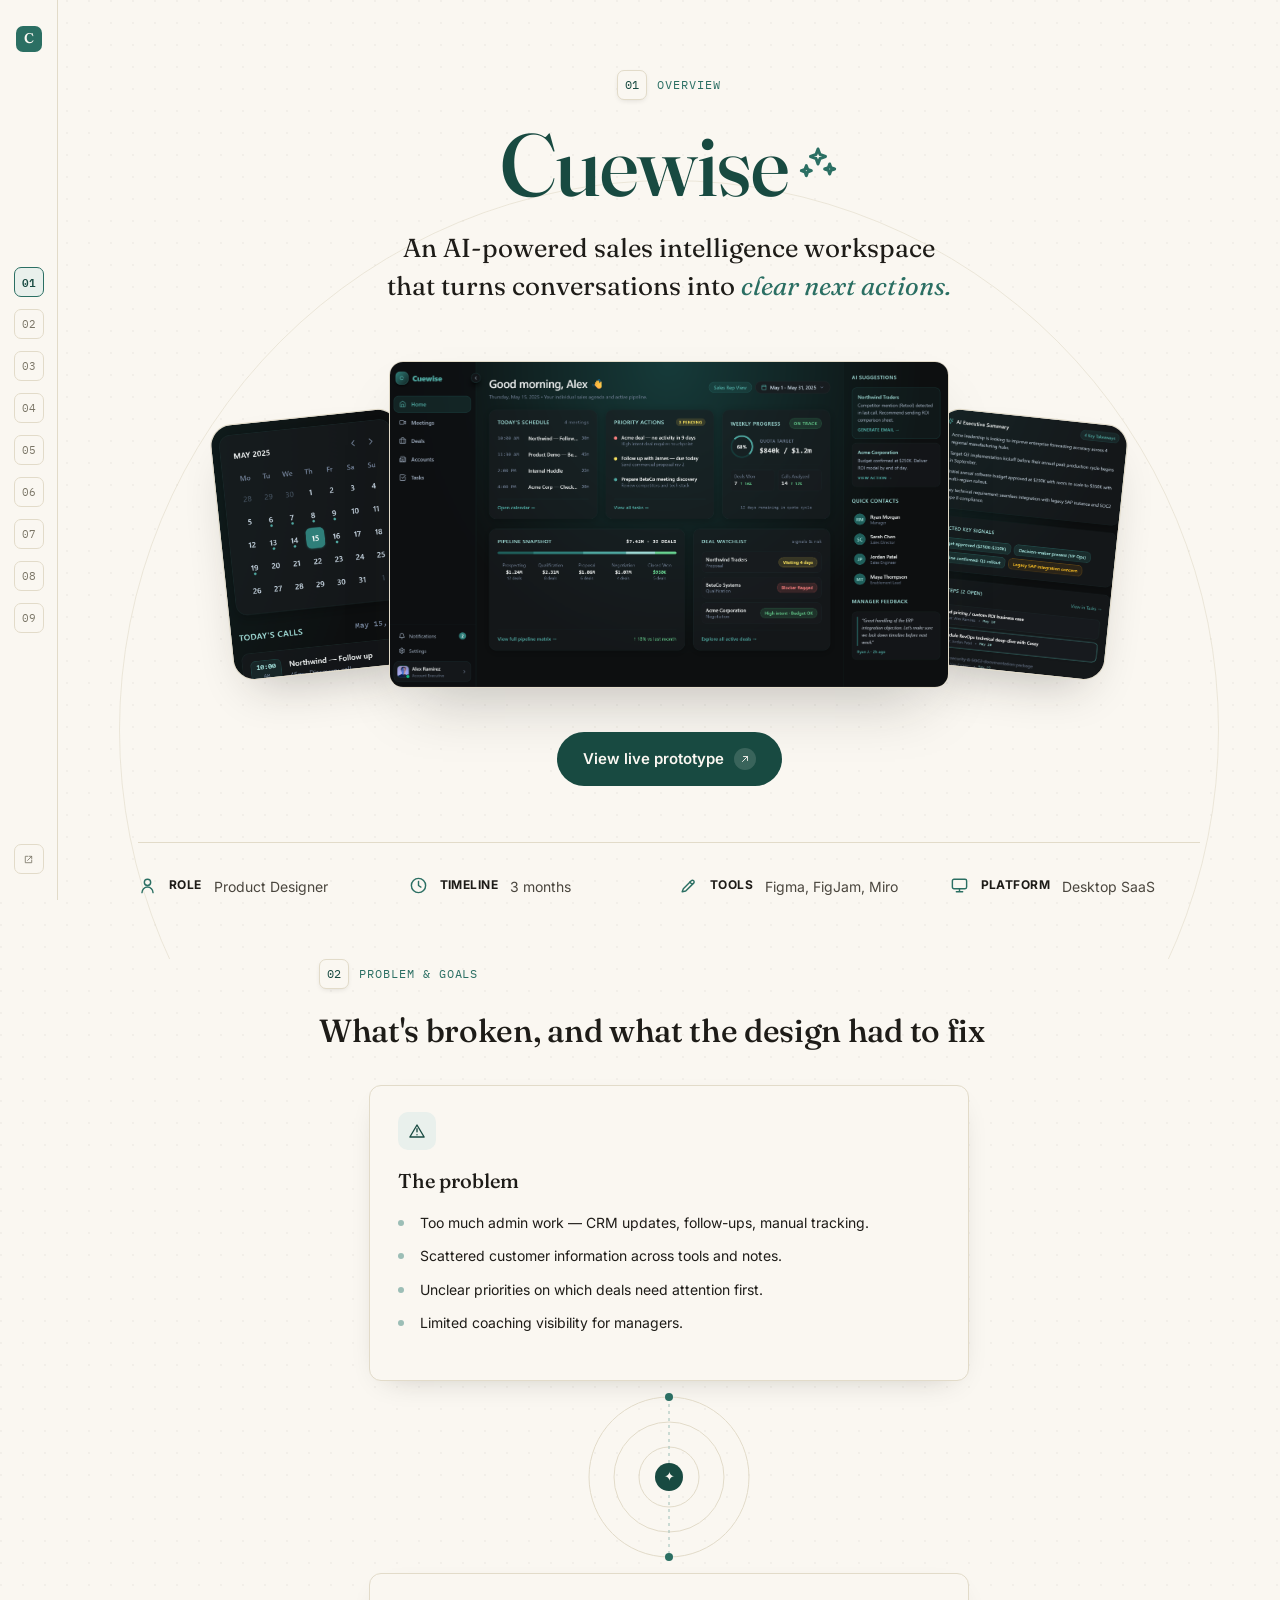
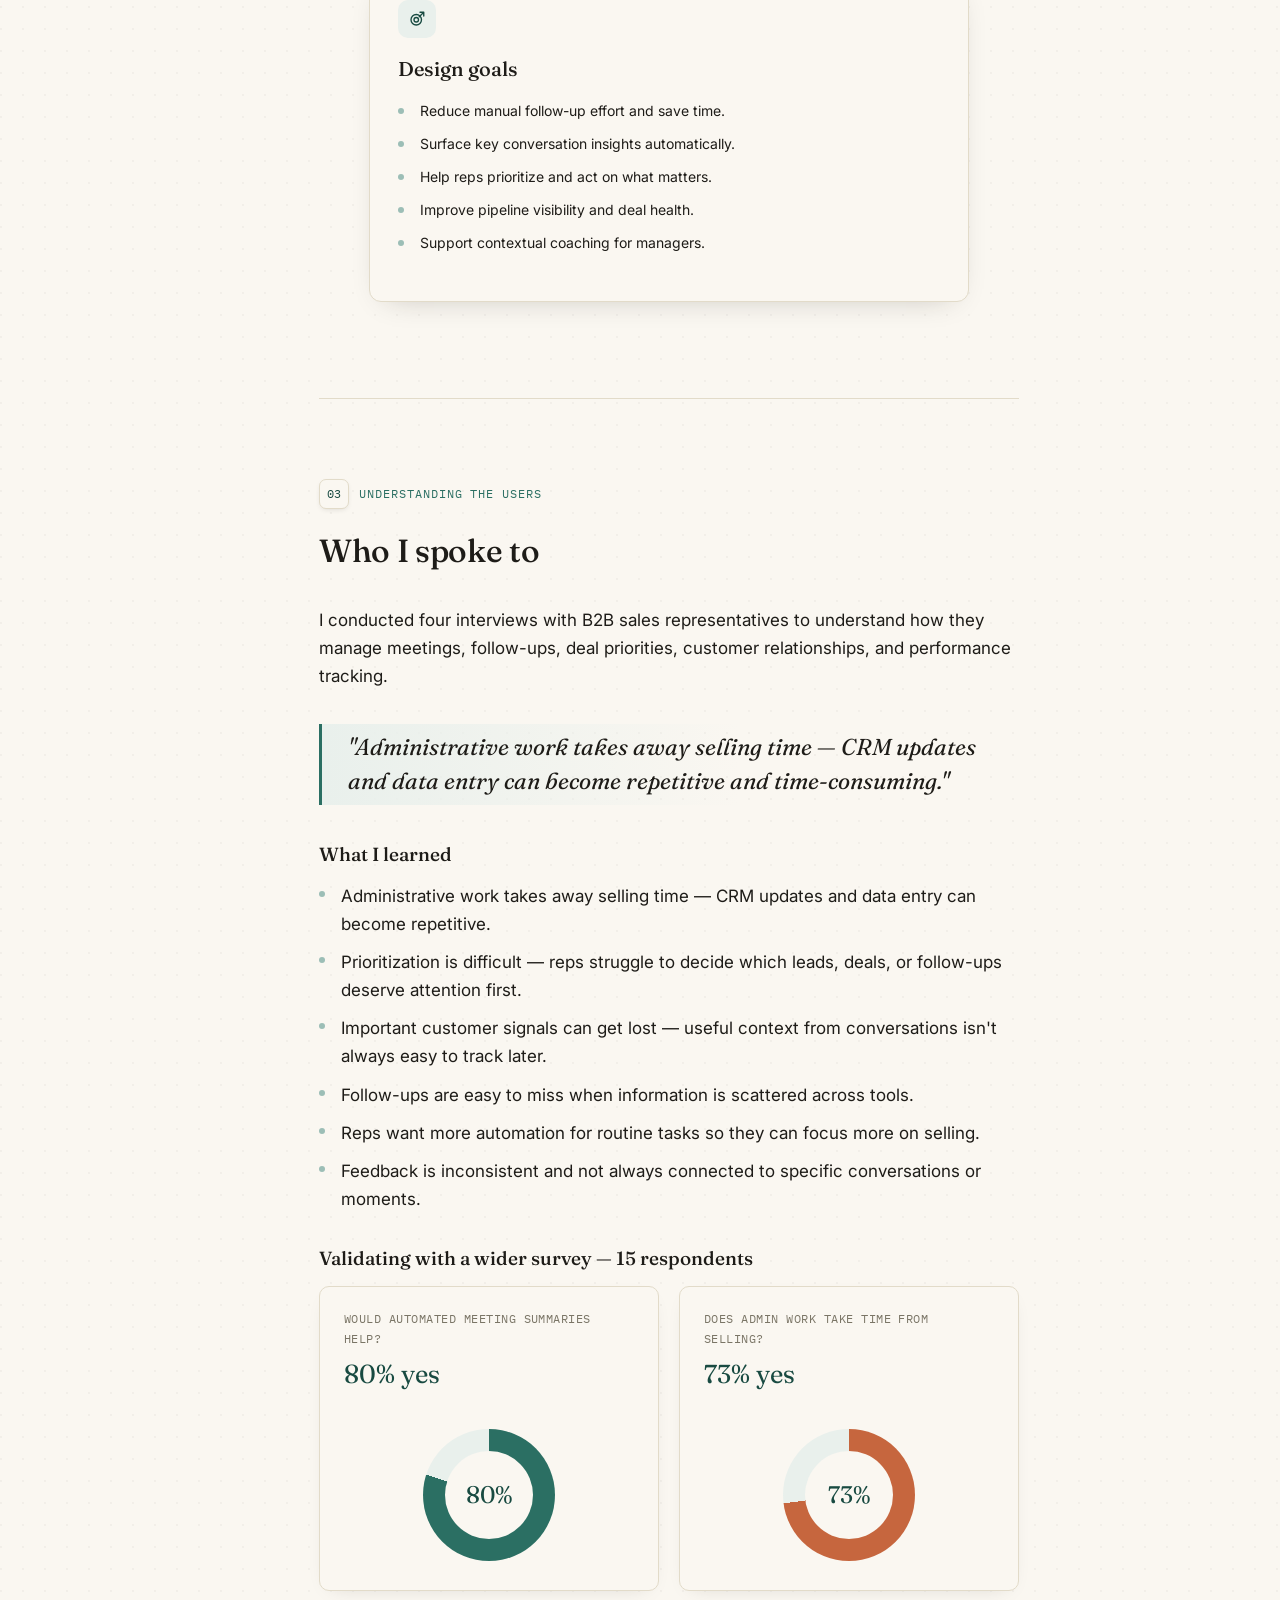
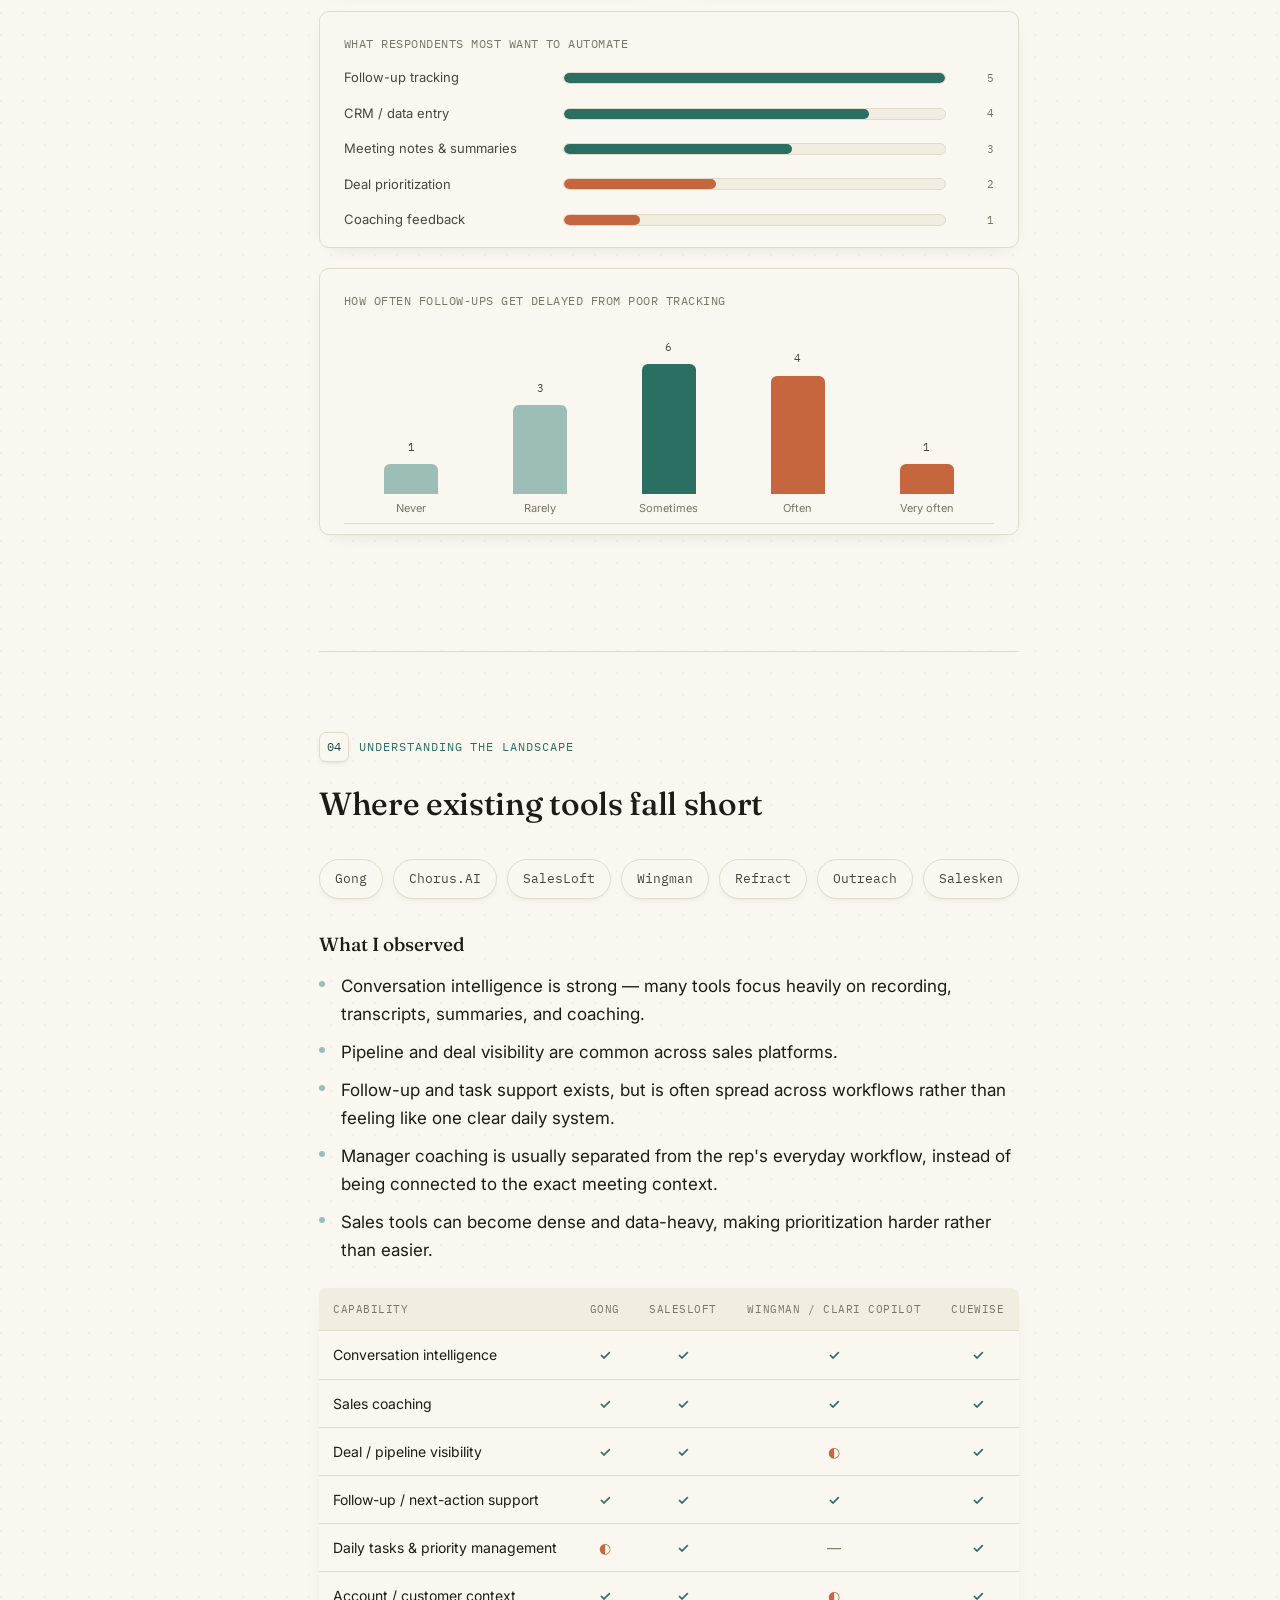
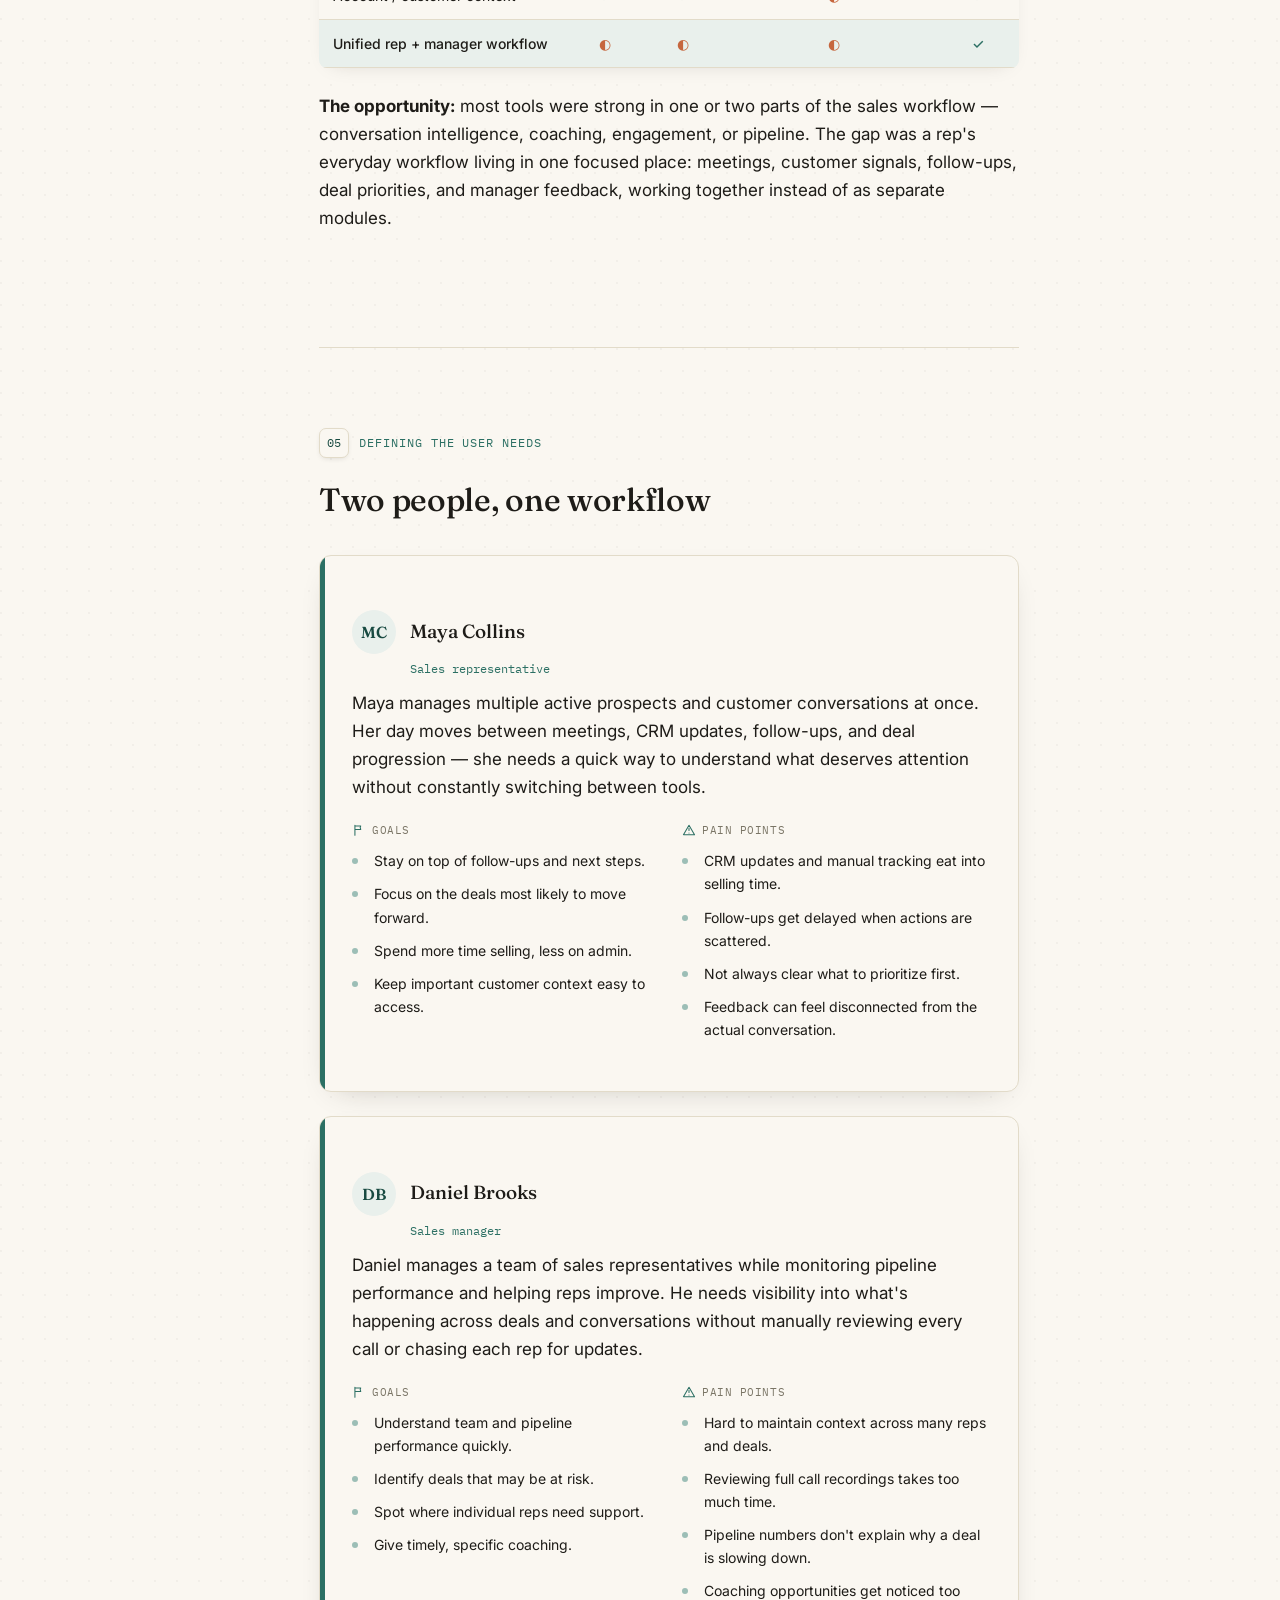
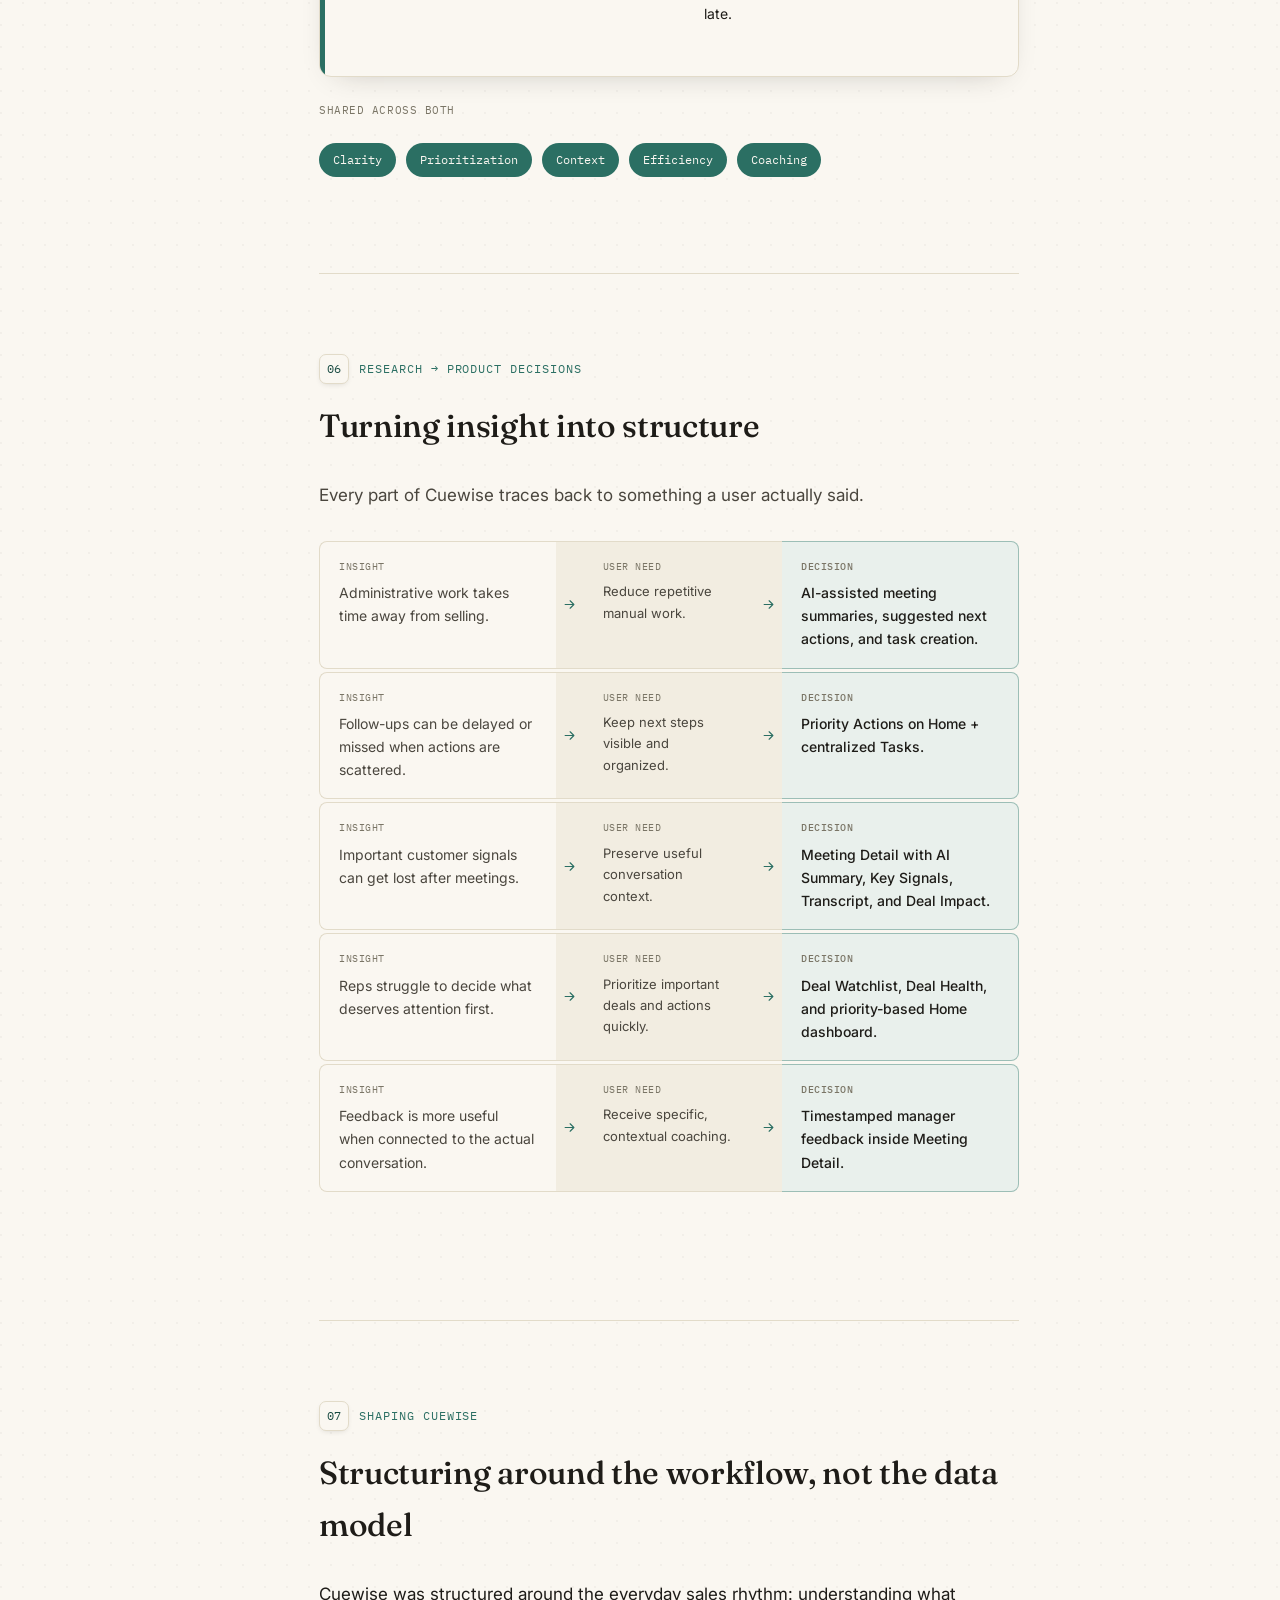
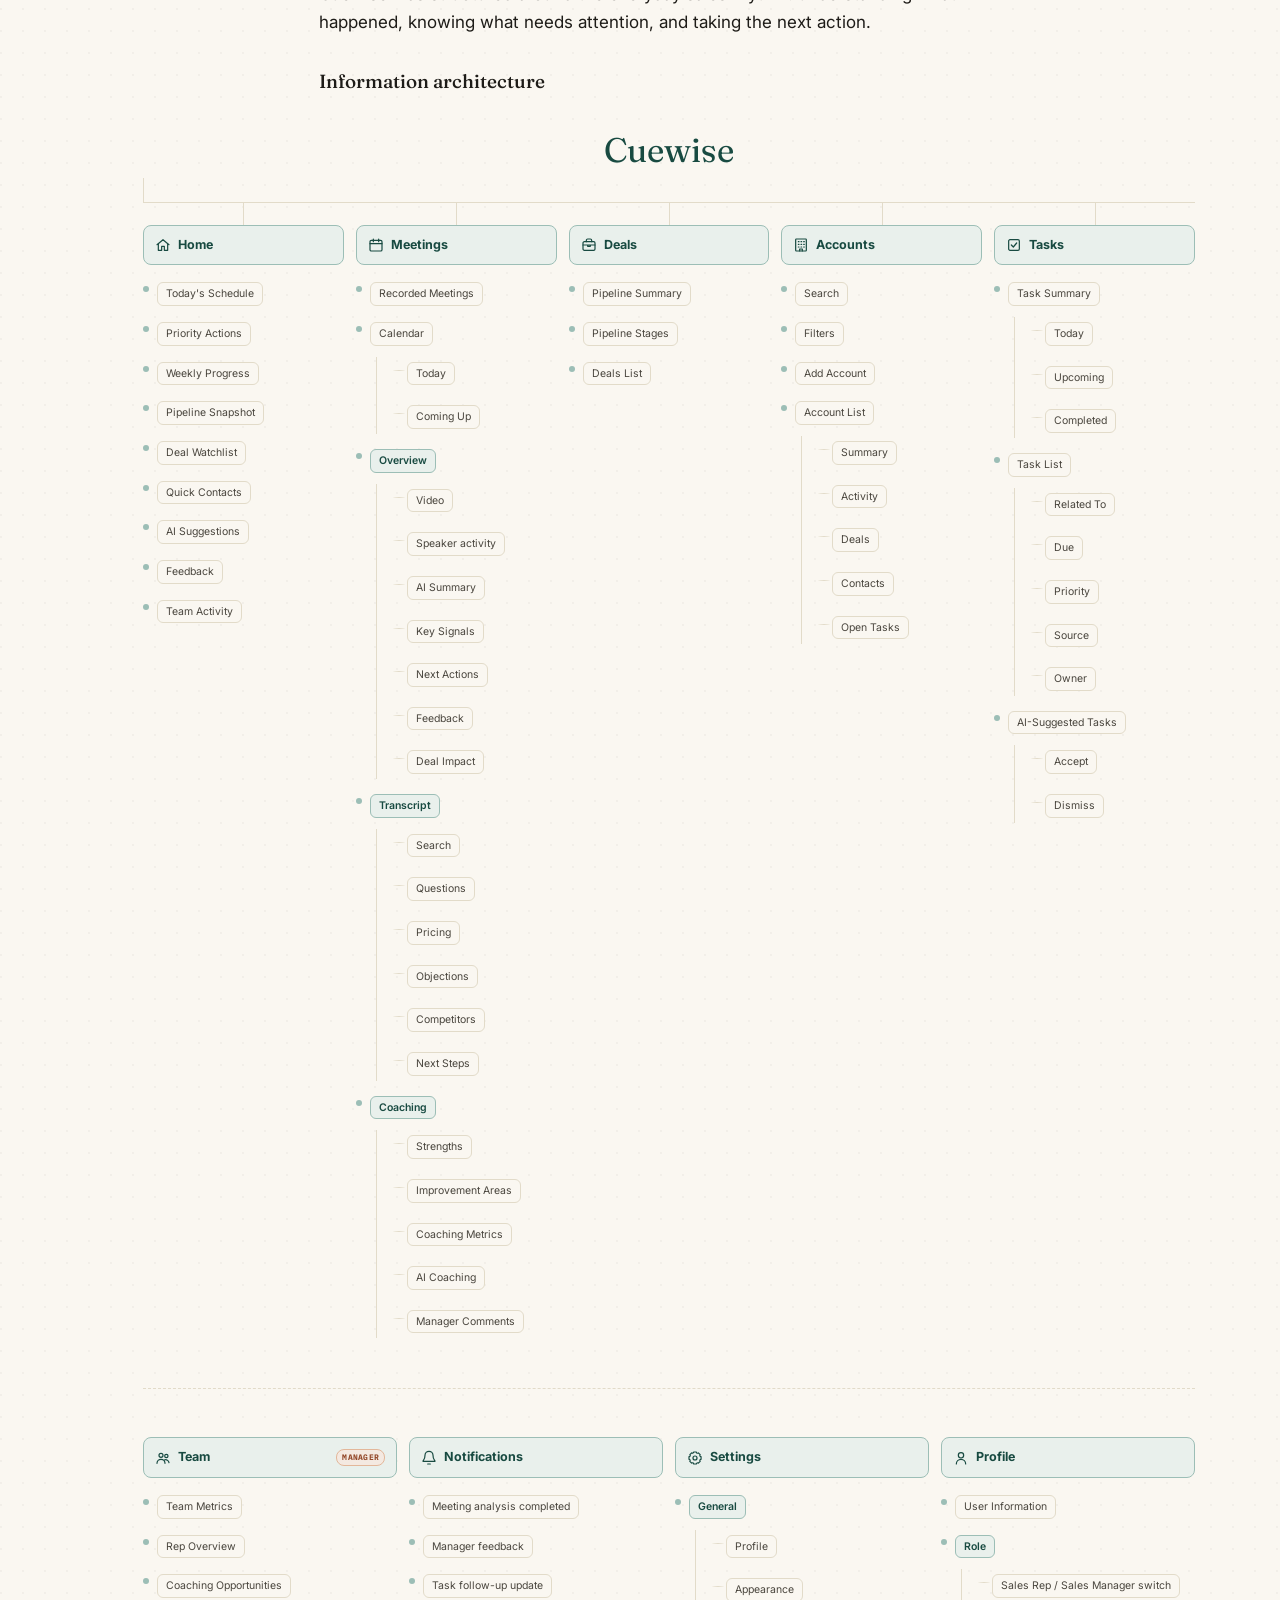
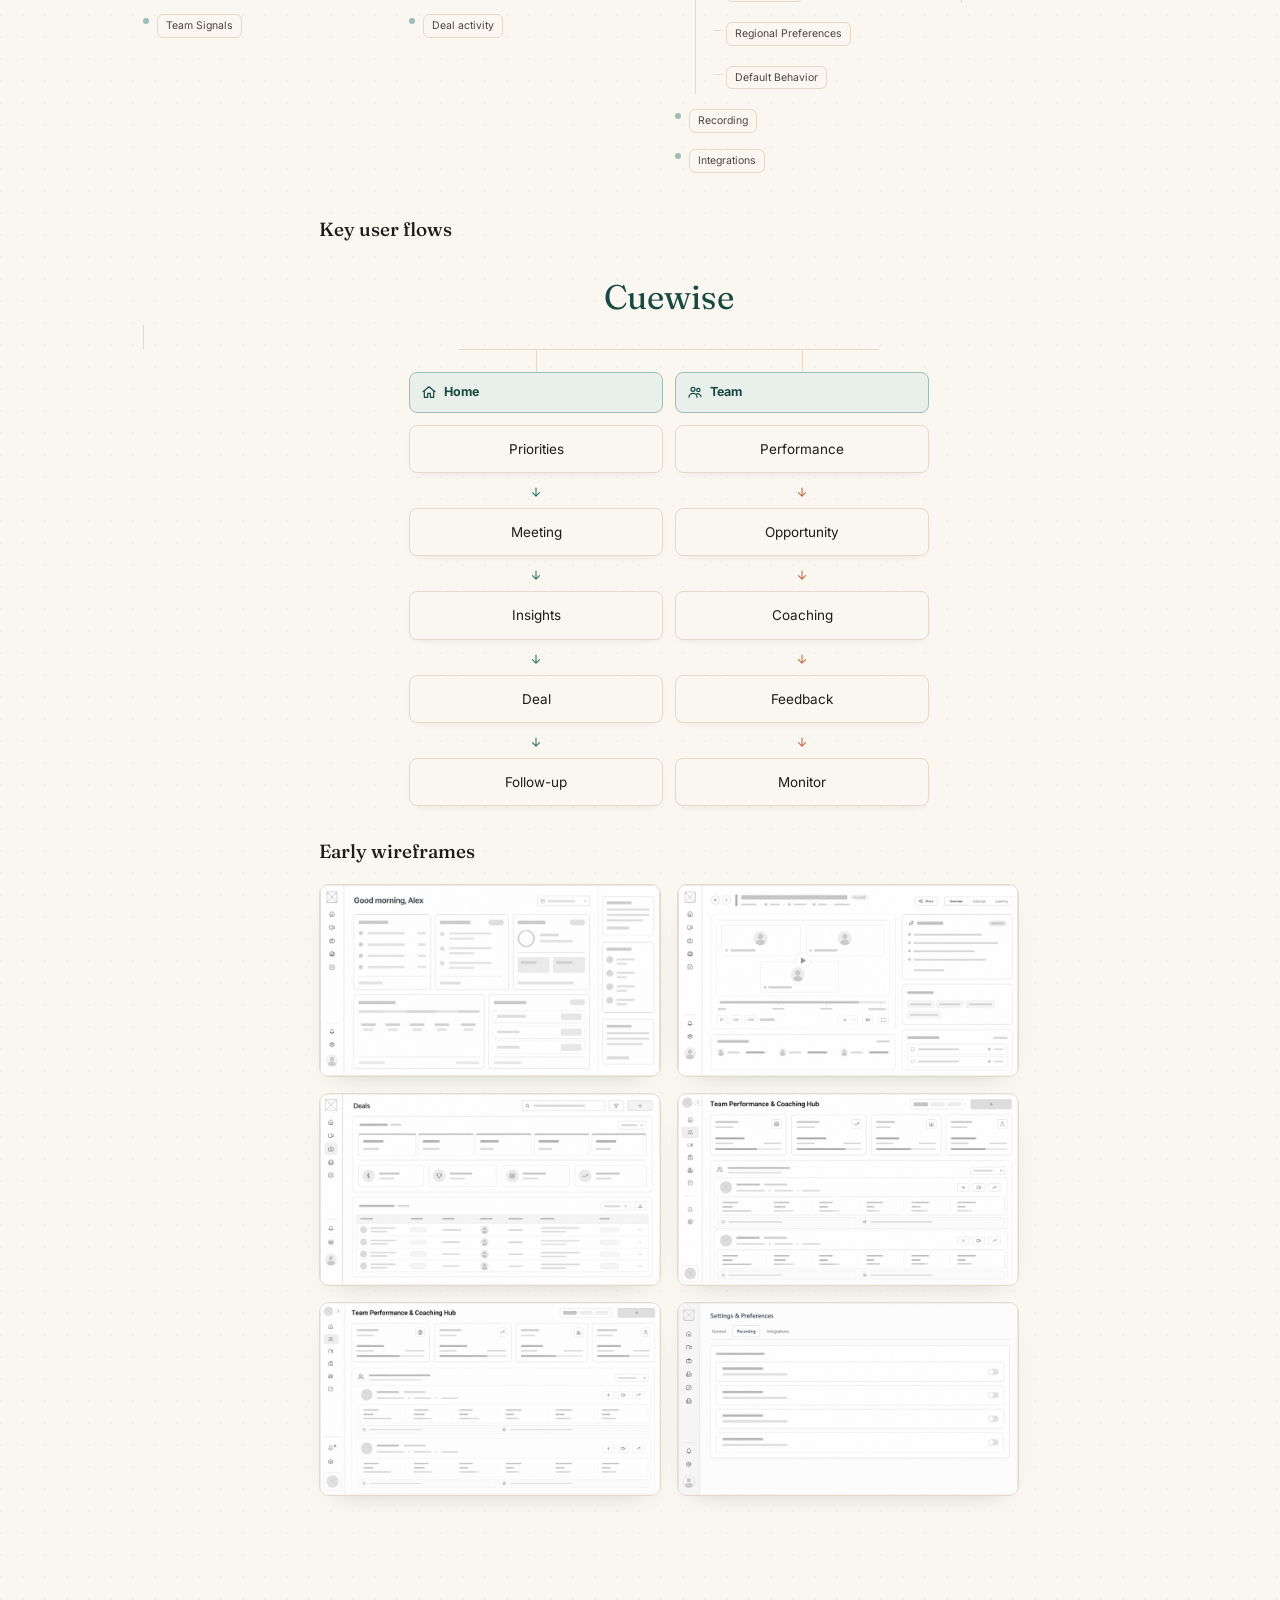
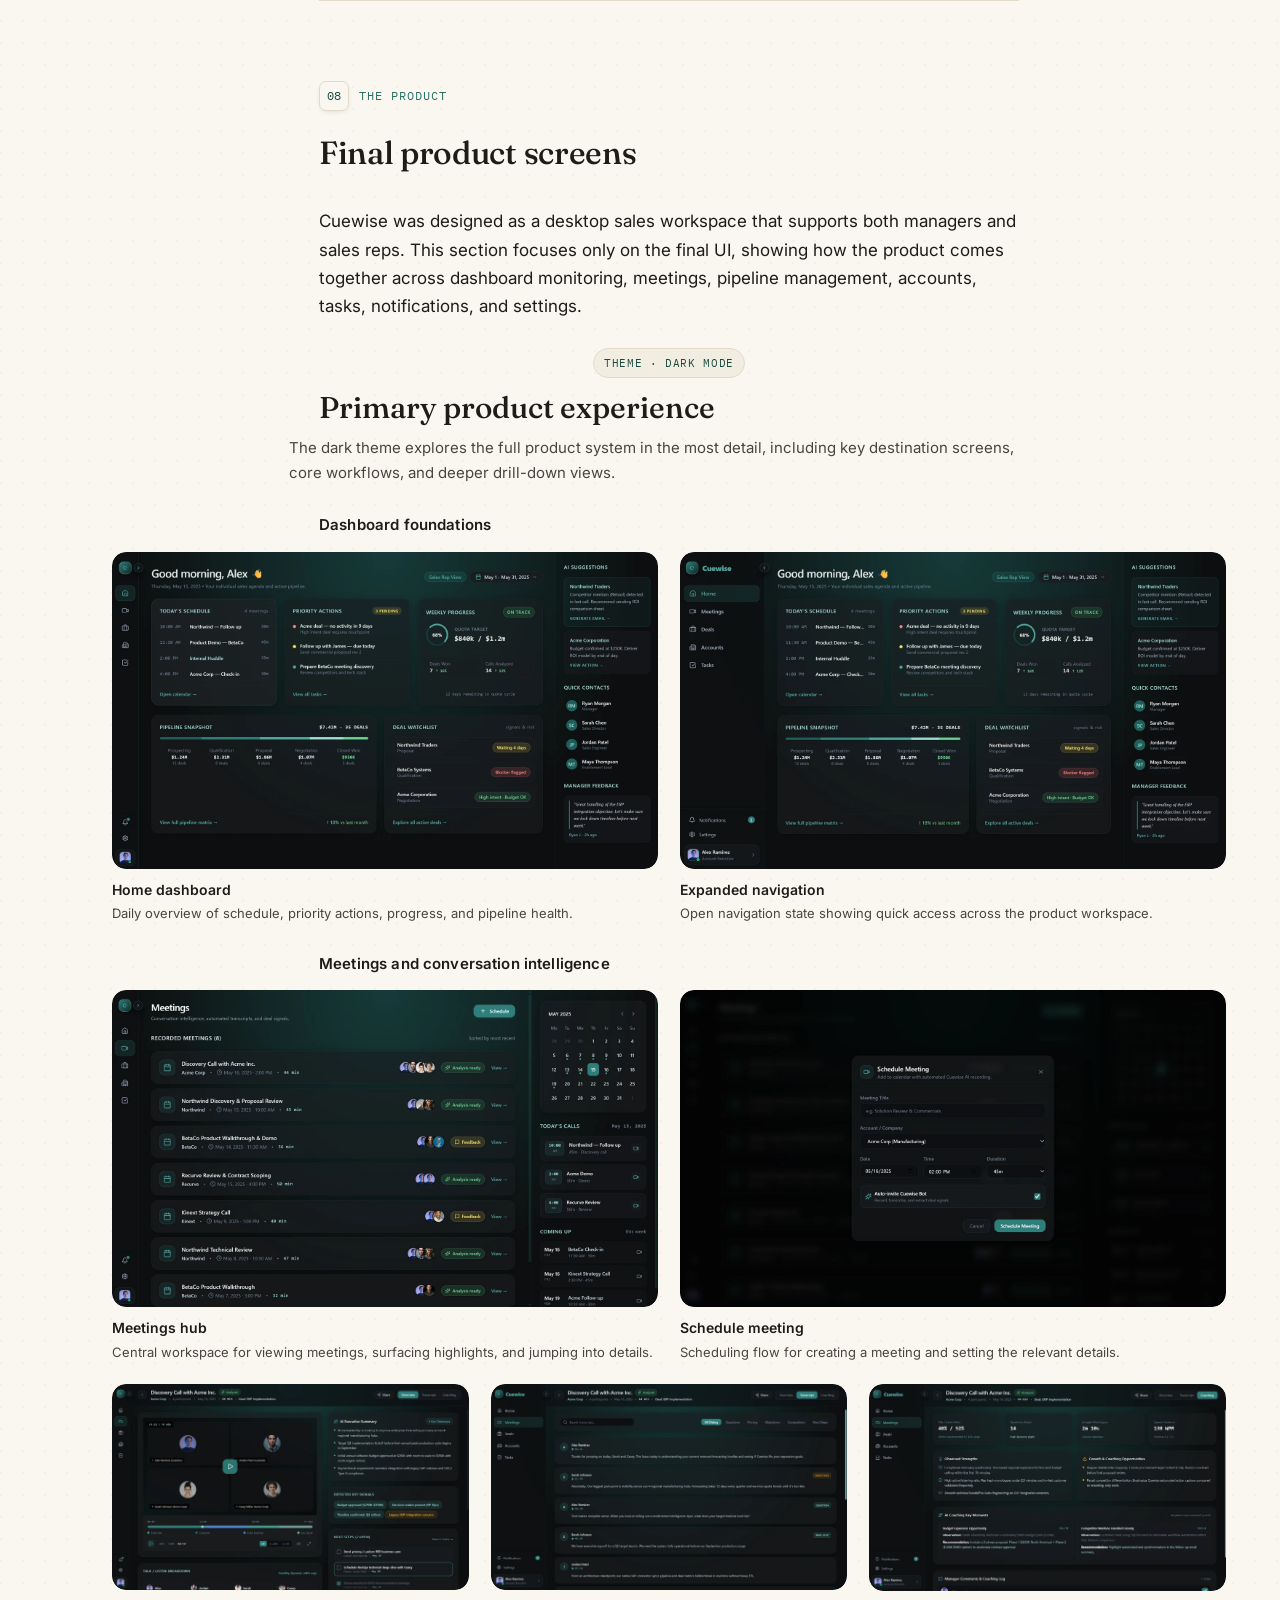
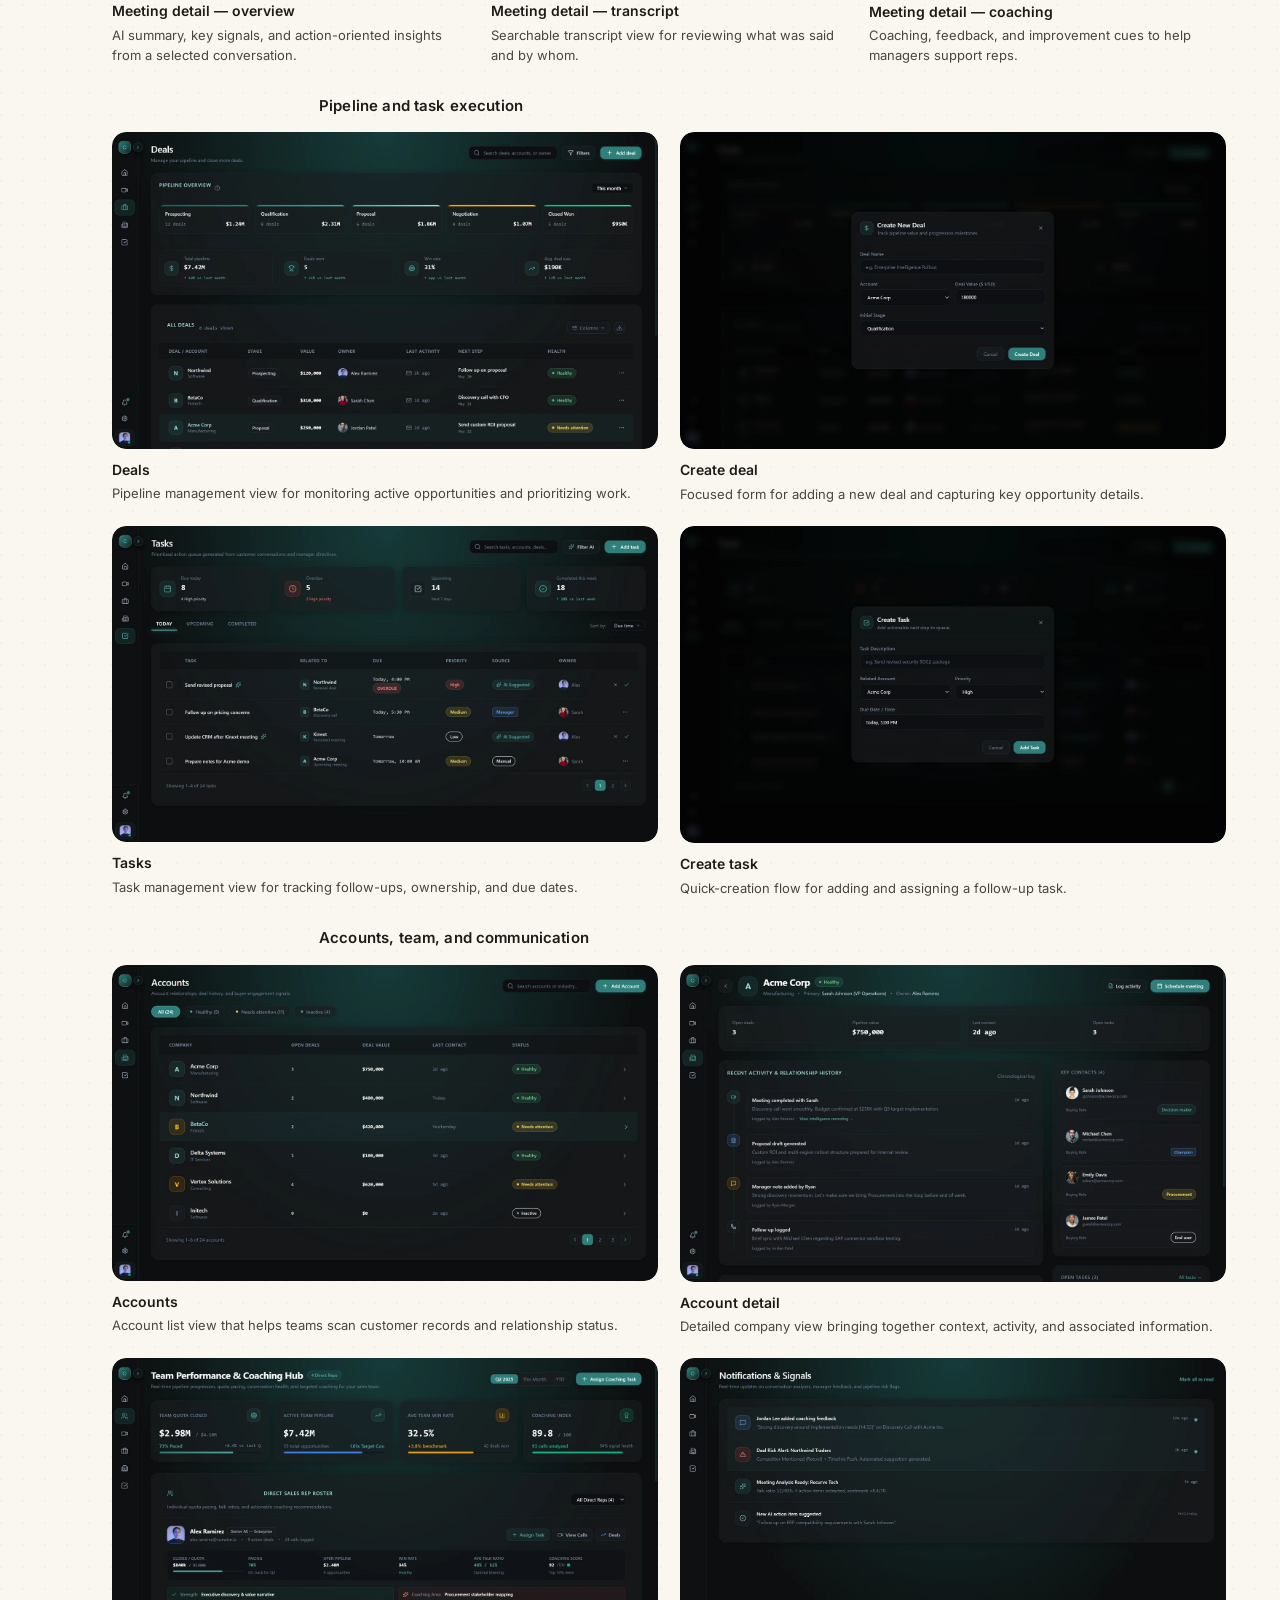
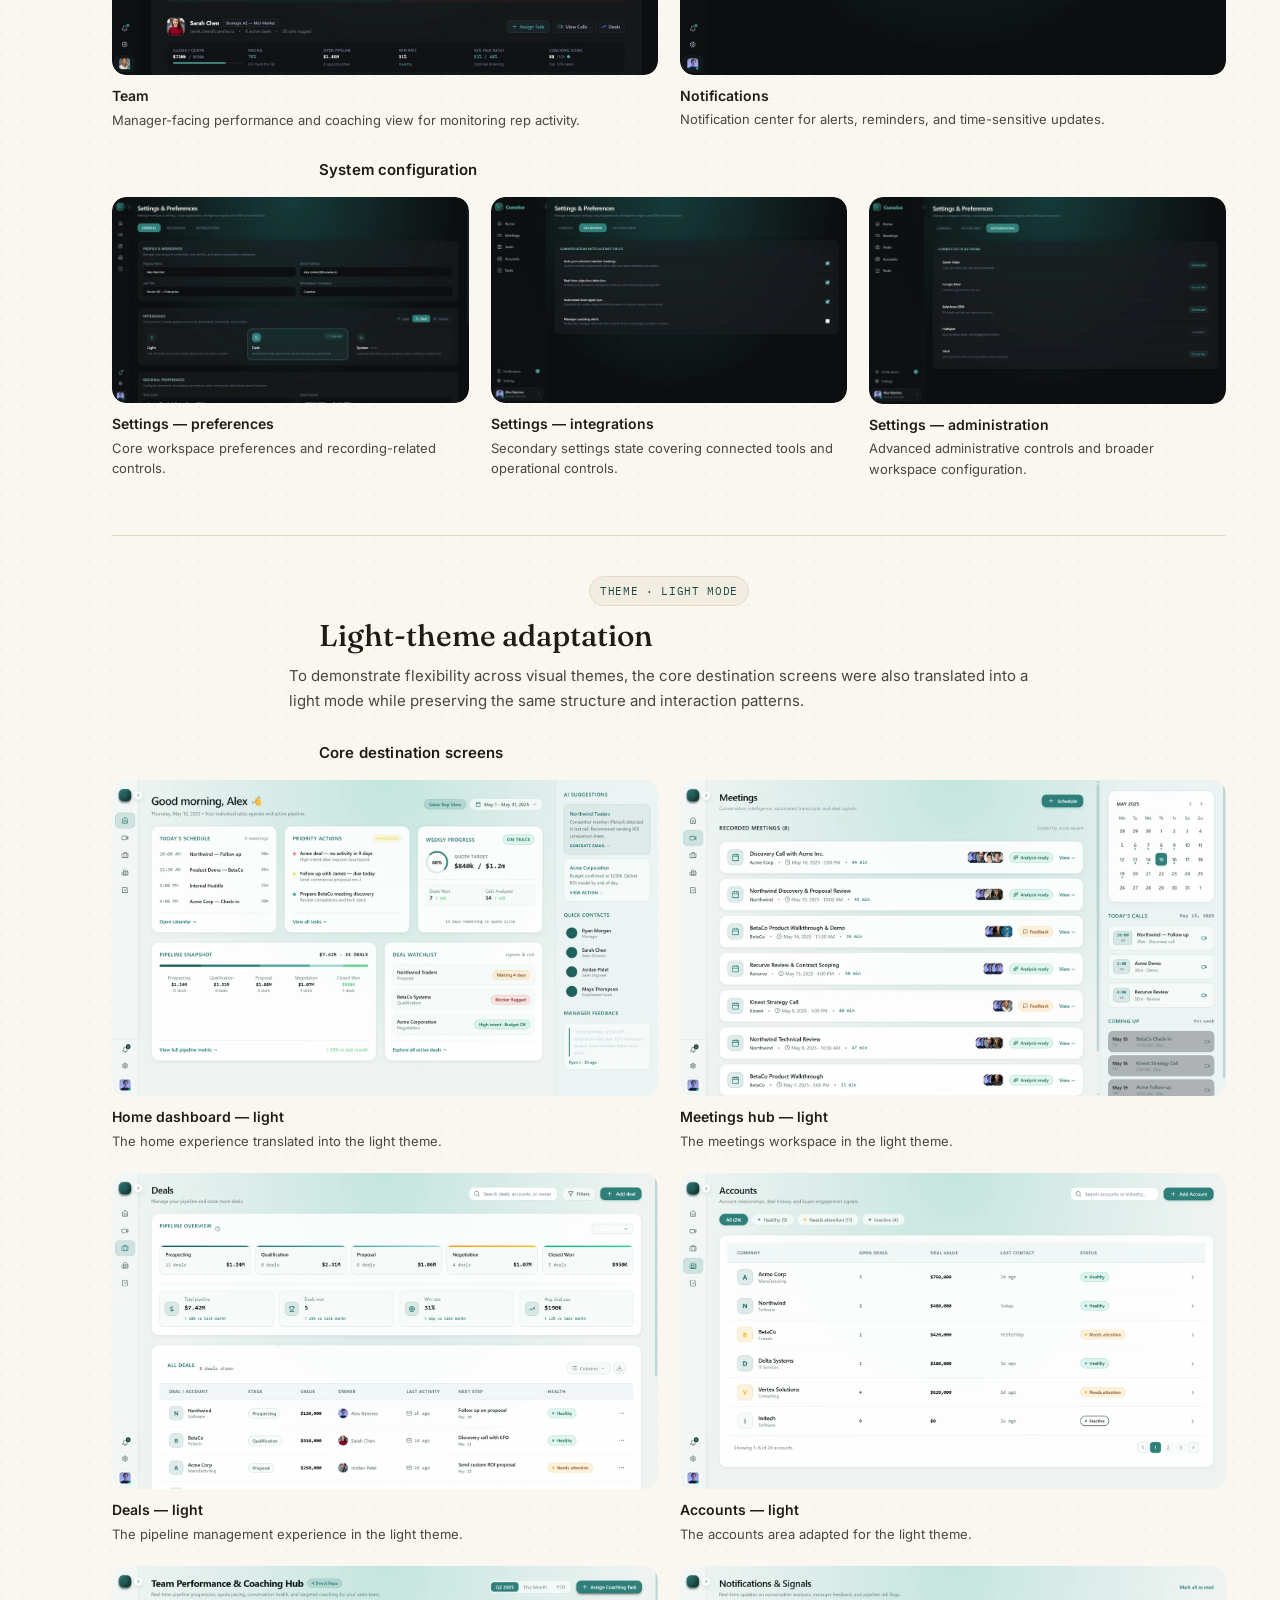
==== cuewise/index.html @ fc853606 "Add files via upload" ====
<!DOCTYPE html>
<html lang="en">
<head>
<meta charset="UTF-8" />
<meta name="viewport" content="width=device-width, initial-scale=1.0" />
<title>Cuewise — Case Study</title>
<link rel="preconnect" href="https://fonts.googleapis.com">
<link rel="preconnect" href="https://fonts.gstatic.com" crossorigin>
<link href="https://fonts.googleapis.com/css2?family=Fraunces:ital,opsz,wght@0,9..144,400;0,9..144,500;0,9..144,600;0,9..144,700;1,9..144,400;1,9..144,500&family=Inter:wght@400;500;600;700&family=IBM+Plex+Mono:wght@400;500&display=swap" rel="stylesheet">
<style>
  :root{
    --paper:#FAF7F1; --paper-raised:#F2EDE1; --panel-teal:#E9F0EC;
    --ink:#1E1C18; --ink-soft:#4A463E; --muted:#7A7566;
    --teal:#2B6F63; --teal-deep:#184A41; --teal-dim:#9CBEB6;
    --clay:#C6663E; --line:#E2DBC9;
    --serif:'Fraunces', serif; --sans:'Inter', sans-serif; --mono:'IBM Plex Mono', monospace;
  }
  *{box-sizing:border-box;}
  html{scroll-behavior:smooth; overflow-x:hidden;}
  body{ margin:0; color:var(--ink); overflow-x:hidden; font-family:var(--sans); line-height:1.65; font-size:17px;
    background-color:var(--paper);
    background-image: radial-gradient(circle at 1px 1px, rgba(30,28,24,0.035) 1px, transparent 0);
    background-size: 22px 22px; }
  ::selection{background:var(--teal); color:var(--paper);}
  a{color:var(--teal);}
  h1,h2,h3{font-family:var(--serif); font-weight:500; margin:0; color:var(--ink);}
  p{margin:0 0 1.1em;}

  .badge-eyebrow{ display:flex; align-items:center; gap:10px; margin-bottom:1rem; }
  .badge{ display:flex; align-items:center; justify-content:center; width:30px; height:30px;
    border:1px solid var(--line); border-radius:7px; font-family:var(--mono); font-size:12px;
    color:var(--teal-deep); background:var(--paper); flex-shrink:0; box-shadow:0 2px 6px -3px rgba(30,28,24,0.2);}
  .badge-eyebrow .label{ font-family:var(--mono); font-size:12px; letter-spacing:0.08em; text-transform:uppercase; color:var(--teal); }

  body{ padding-left:58px; }
  @media (max-width:900px){ body{ padding-left:0; } }
  .shell{ max-width:780px; margin:0 auto; padding:0 40px; }
  @media (max-width:900px){ .shell{ padding:0 24px; } }
  .full-shell{ max-width:1400px; margin:0 auto; padding:0 40px; }
  @media (max-width:900px){ .full-shell{padding:0 24px;} }

  .rail-mini{ position:fixed; top:0; left:0; width:58px; height:100vh; z-index:50;
    display:flex; flex-direction:column; align-items:center; justify-content:center; gap:12px;
    border-right:1px solid var(--line); background:var(--paper); }
  @media (max-width:900px){ .rail-mini{display:none;} }
  .rail-mini .mark{ position:absolute; top:26px; width:26px; height:26px; border-radius:7px; background:var(--teal);
    color:var(--paper); display:flex; align-items:center; justify-content:center; font-family:var(--serif); font-size:14px; font-weight:600;}
  .rail-mini a{ position:relative; width:30px; height:30px; border-radius:7px; border:1px solid var(--line);
    display:flex; align-items:center; justify-content:center; font-family:var(--mono); font-size:11px;
    color:var(--muted); text-decoration:none; background:var(--paper); transition:.15s; }
  .rail-mini a.active{ color:var(--teal-deep); border-color:var(--teal); background:var(--panel-teal); font-weight:600; }
  .rail-mini a .tip{ position:absolute; left:42px; top:50%; transform:translateY(-50%) translateX(-4px);
    background:var(--teal-deep); color:var(--paper); font-family:var(--sans); font-size:12px; font-weight:500;
    padding:6px 12px; border-radius:6px; white-space:nowrap; opacity:0; pointer-events:none;
    transition:opacity .15s, transform .15s; box-shadow:0 10px 24px -8px rgba(24,74,65,0.4); }
  .rail-mini a:hover .tip{ opacity:1; transform:translateY(-50%) translateX(0); }
  .rail-mini .bottom-link{ position:absolute; bottom:26px; }

  main{ padding-bottom:140px; min-width:0; }
  section{ padding-bottom:96px; scroll-margin-top:40px; }
  .shell section + section{ border-top:1px solid var(--line); padding-top:80px; }

  /* ---- Centered hero (full width, outside the two-col shell) ---- */
  .hero-full{ position:relative; padding:70px 40px 60px; text-align:center; overflow:hidden; }
  .hero-arc{ position:absolute; top:180px; left:50%; transform:translateX(-50%); width:1100px; height:1100px;
    border:1px solid var(--line); border-radius:50%; opacity:.6; pointer-events:none; }
  .hero-full .badge-eyebrow{ justify-content:center; margin-bottom:20px; }
  .hero-full h1{ font-family:var(--serif); font-size:88px; line-height:1; letter-spacing:-0.01em; margin-bottom:22px;
    display:flex; align-items:center; justify-content:center; gap:10px; color:var(--teal-deep); position:relative; z-index:2;}
  .hero-full h1 i{ font-size:40px; color:var(--teal); }
  .hero-sub{ font-family:var(--serif); font-size:26px; line-height:1.45; color:var(--ink); max-width:680px; margin:0 auto 56px; position:relative; z-index:2;}
  .hero-sub em{ font-style:italic; color:var(--teal); }

  .compo{ position:relative; display:flex; align-items:center; justify-content:center; gap:0; margin-bottom:44px; z-index:2;}
  .win{ background:var(--paper); border:1px solid var(--line); border-radius:14px; box-shadow:0 30px 60px -24px rgba(30,28,24,0.28); overflow:hidden; text-align:left;}
  .win-bar{ height:28px; background:var(--paper-raised); border-bottom:1px solid var(--line); display:flex; align-items:center; gap:5px; padding:0 10px;}
  .win-dot{ width:7px; height:7px; border-radius:50%; background:var(--line);}
  .win-body{ padding:18px 20px; }
  .win-main{ width:560px; z-index:3; }
  .win-phone{ width:190px; border-radius:22px; margin:0 -20px; box-shadow:0 24px 50px -22px rgba(30,28,24,0.3);}
  .win-phone.left{ transform:rotate(-6deg) translateY(20px); z-index:1; }
  .win-phone.right{ transform:rotate(6deg) translateY(20px); z-index:1; }

  .mini-nav{ display:flex; flex-direction:column; gap:9px; }
  .mini-nav span{ font-size:11px; color:var(--muted); display:flex; align-items:center; gap:6px;}
  .mini-nav span.on{ color:var(--teal-deep); font-weight:600; }
  .mini-row{ display:flex; justify-content:space-between; align-items:center; font-size:11px; padding:7px 0; border-bottom:1px solid var(--line);}
  .mini-pill{ font-size:9px; padding:2px 8px; border-radius:10px; background:var(--panel-teal); color:var(--teal-deep);}
  .mini-pipe{ background:var(--teal-deep); border-radius:8px; padding:12px 14px; margin-top:10px;}
  .mini-pipe .lbl{ font-family:var(--mono); color:rgba(250,247,241,0.55); font-size:9px;}
  .mini-pipe .num{ font-family:var(--mono); color:var(--paper); font-size:17px; margin-bottom:6px;}
  .mini-bars{ display:flex; align-items:flex-end; gap:5px; height:34px;}
  .mini-bars div{ flex:1; background:var(--teal-dim); border-radius:2px 2px 0 0; opacity:.8;}

  .cta-btn{ display:inline-flex; align-items:center; gap:10px; background:var(--teal-deep); color:var(--paper);
    font-family:var(--sans); font-weight:600; font-size:15px; padding:15px 26px; border-radius:34px; text-decoration:none; position:relative; z-index:2;}
  .cta-btn i{ background:rgba(250,247,241,0.15); border-radius:50%; width:22px; height:22px; display:flex; align-items:center; justify-content:center; font-size:12px;}

  .meta-strip{ display:grid; grid-template-columns:repeat(4,1fr); gap:20px; border-top:1px solid var(--line);
    margin-top:56px; padding-top:32px; position:relative; z-index:2; text-align:left; max-width:1100px; margin-left:auto; margin-right:auto;}
  @media (max-width:760px){ .meta-strip{grid-template-columns:1fr 1fr;} }
  .meta-strip div{ display:flex; gap:12px; align-items:flex-start; }
  .meta-strip i{ color:var(--teal); font-size:19px; margin-top:1px;}
  .meta-strip .k{ font-family:var(--sans); font-weight:700; font-size:12px; letter-spacing:.04em; text-transform:uppercase; color:var(--ink); display:block; margin-bottom:2px;}
  .meta-strip .v{ font-size:14px; color:var(--ink-soft); }

  h2.section-title{ font-size:32px; margin-bottom:28px; letter-spacing:-0.01em;}
  h3{ font-size:19px; margin:30px 0 12px; }
  ul{ padding-left:0; margin:0 0 1.2em; list-style:none;}
  li{ margin-bottom:10px; padding-left:22px; position:relative; }
  li::before{ content:''; position:absolute; left:0; top:9px; width:6px; height:6px; border-radius:50%; background:var(--teal-dim);}

  .pull{ font-family:var(--serif); font-style:italic; font-size:23px; line-height:1.5; color:var(--ink);
    border-left:3px solid var(--teal); padding:6px 0 6px 26px; margin:34px 0;
    background:linear-gradient(90deg, var(--panel-teal), transparent 60%); }

  .radial-grid{ display:flex; flex-direction:column; align-items:center; gap:6px; margin-top:8px;}
  .pg-card{ width:100%; max-width:600px; background:var(--paper); border:1px solid var(--line); border-radius:12px; padding:26px 28px; box-shadow:0 10px 30px -18px rgba(30,28,24,0.3);}
  .pg-icon{ width:38px; height:38px; border-radius:10px; background:var(--panel-teal); color:var(--teal-deep); display:flex; align-items:center; justify-content:center; font-size:18px; margin-bottom:14px;}
  .pg-card h3{ margin:0 0 14px; font-size:20px;}
  .pg-card ul li{ font-size:14px; }
  .radial-svg{ display:flex; align-items:center; justify-content:center; }

  .chart-card{ background:var(--paper); border:1px solid var(--line); border-radius:10px; padding:22px 24px 10px; margin-bottom:20px; box-shadow:0 6px 20px -14px rgba(30,28,24,0.25);}
  .chart-card h4{ font-family:var(--mono); font-size:12px; text-transform:uppercase; letter-spacing:.04em; color:var(--muted); font-weight:400; margin:0 0 4px;}
  .chart-card .headline{ font-family:var(--serif); font-size:26px; color:var(--teal-deep); margin-bottom:14px; }
  .chart-grid-2{ display:grid; grid-template-columns:1fr 1fr; gap:20px; }
  @media (max-width:640px){ .chart-grid-2{grid-template-columns:1fr;} }
  .chart-wrap{ position:relative; height:200px; }
  .chart-wrap.short{ height:170px; }

  .comp-grid{ display:flex; flex-wrap:wrap; gap:10px; margin:24px 0; }
  .comp-tile{ font-family:var(--mono); font-size:13px; padding:8px 15px; background:var(--paper); border:1px solid var(--line); border-radius:20px; color:var(--ink-soft); box-shadow:0 3px 10px -6px rgba(30,28,24,0.2);}

  table{ width:100%; border-collapse:collapse; margin:24px 0; font-size:14px; background:var(--paper); border-radius:8px; overflow:hidden; box-shadow:0 6px 20px -14px rgba(30,28,24,0.25);}
  th,td{ text-align:left; padding:12px 14px; border-bottom:1px solid var(--line); }
  th{ font-family:var(--mono); font-size:11px; text-transform:uppercase; letter-spacing:.05em; color:var(--muted); font-weight:400; background:var(--paper-raised);}
  td.center, th.center{ text-align:center; }
  .check{ color:var(--teal); font-weight:600; } .partial{ color:var(--clay); } .dash{ color:var(--muted); }
  tr.cuewise-row td{ background:var(--panel-teal); font-weight:500; }

  .persona-card{ background:var(--paper); border:1px solid var(--line); border-radius:12px; padding:30px 32px; margin:24px 0; box-shadow:0 10px 30px -18px rgba(30,28,24,0.3); position:relative; overflow:hidden;}
  .persona-card::before{ content:''; position:absolute; top:0; left:0; width:5px; height:100%; background:var(--teal); }
  .persona-head{ display:flex; align-items:center; gap:14px; margin-bottom:10px; }
  .persona-avatar{ width:44px; height:44px; border-radius:50%; background:var(--panel-teal); color:var(--teal-deep); display:flex; align-items:center; justify-content:center; font-family:var(--serif); font-weight:600; font-size:16px;}
  .persona-role{ font-family:var(--mono); font-size:12px; color:var(--teal); display:block; margin-top:2px;}
  .persona-cols{ display:grid; grid-template-columns:1fr 1fr; gap:26px; margin-top:20px; }
  @media (max-width:640px){ .persona-cols{grid-template-columns:1fr;} }
  .persona-cols h4{ font-family:var(--mono); font-size:11px; text-transform:uppercase; letter-spacing:.05em; color:var(--muted); margin:0 0 10px; font-weight:400; display:flex; align-items:center; gap:6px;}
  .persona-cols h4 i{ color:var(--teal); font-size:14px;}
  .persona-cols li{ font-size:14px; }
  .shared-needs{ display:flex; gap:10px; flex-wrap:wrap; margin:24px 0 0; }
  .shared-needs span{ font-family:var(--mono); font-size:12px; padding:7px 14px; background:var(--teal); color:var(--paper); border-radius:20px; }

  .thread-table{ position:relative; margin:32px 0; }
  .thread-row{ display:grid; grid-template-columns:1fr 28px 0.72fr 28px 1fr; gap:0; align-items:stretch; margin-bottom:3px; }
  @media (max-width:640px){ .thread-row{ grid-template-columns:1fr; gap:3px; } .thread-mid{ display:none; } .thread-cell.insight, .thread-cell.need, .thread-cell.decision{ border-radius:8px; border:1px solid var(--line); } }
  .thread-cell{ padding:17px 19px; font-size:14px; }
  .thread-cell.insight{ background:var(--paper); border:1px solid var(--line); border-right:none; border-radius:8px 0 0 8px; color:var(--ink-soft); }
  .thread-cell.need{ background:var(--paper-raised); border-top:1px solid var(--line); border-bottom:1px solid var(--line); color:var(--ink-soft); font-size:13px; text-align:left; display:block; padding:17px 19px; }
  .thread-cell.decision{ background:var(--panel-teal); border:1px solid var(--teal-dim); border-left:none; border-radius:0 8px 8px 0; color:var(--ink); font-weight:500; }
  .thread-mid{ display:flex; align-items:center; justify-content:center; background:var(--paper-raised); border-top:1px solid var(--line); border-bottom:1px solid var(--line); }
  .thread-mid i{ color:var(--teal); font-size:15px; }
  .thread-label{ font-family:var(--mono); font-size:10px; text-transform:uppercase; letter-spacing:.05em; color:var(--muted); margin-bottom:6px; display:block; }

  .decision-block{ display:flex; gap:18px; margin:30px 0; }
  .decision-icon{ flex-shrink:0; width:38px; height:38px; border-radius:10px; background:var(--panel-teal); color:var(--teal-deep); display:flex; align-items:center; justify-content:center; font-size:17px;}
  .decision-block h4{ font-family:var(--serif); font-size:18px; font-weight:500; margin:0 0 6px; }
  .decision-block p{ margin:0; color:var(--ink-soft); font-size:15px; }

  .screen-frame{ background:var(--paper-raised); border:1px solid var(--line); border-radius:10px; padding:50px; text-align:center; color:var(--muted); font-family:var(--mono); font-size:13px; margin:16px 0 8px; position:relative; }
  .screen-frame::before{ content:'◇'; display:block; color:var(--teal-dim); font-size:20px; margin-bottom:10px;}

  .shot-card{ background:var(--paper); border:1px solid var(--line); border-radius:14px; overflow:hidden;
    box-shadow:0 26px 54px -22px rgba(30,28,24,0.32); margin:16px auto 8px; }
  .shot-bar{ height:28px; background:var(--paper-raised); border-bottom:1px solid var(--line); display:flex; align-items:center; gap:5px; padding:0 12px; }
  .shot-dot{ width:7px; height:7px; border-radius:50%; background:var(--line); }
  .shot-card img{ display:block; width:100%; height:auto; }

  .wire-grid{ display:grid; grid-template-columns:repeat(2, 1fr); gap:16px; margin:16px 0 8px; }
  @media (max-width:640px){ .wire-grid{ grid-template-columns:1fr; } }
  .wire-frame{ border:1px solid var(--line); border-radius:10px; overflow:hidden; box-shadow:0 10px 26px -18px rgba(30,28,24,0.28); background:var(--paper); }
  .wire-frame img{ display:block; width:100%; height:auto; }

  /* ---- User flow diagram ---- */
  .flow-wrap{ margin:20px 0 8px; }
  .flow-grid{ display:grid; grid-template-columns:1fr 1fr; gap:44px; position:relative; }
  @media (max-width:700px){ .flow-grid{ grid-template-columns:1fr; gap:32px; } .flow-link{ display:none; } }
  .flow-col{ display:flex; flex-direction:column; }
  .flow-role{ display:flex; align-items:center; gap:12px; border-radius:10px; padding:14px 18px; margin-bottom:6px; }
  .flow-role.rep{ background:var(--panel-teal); border:1px solid var(--teal-dim); }
  .flow-role.mgr{ background:#F4E9E1; border:1px solid #E3B79A; }
  .flow-role-icon{ width:32px; height:32px; border-radius:8px; display:flex; align-items:center; justify-content:center; font-size:16px; flex-shrink:0; }
  .flow-role.rep .flow-role-icon{ background:var(--teal); color:var(--paper); }
  .flow-role.mgr .flow-role-icon{ background:var(--clay); color:var(--paper); }
  .flow-role .rt{ font-family:var(--mono); font-size:12px; text-transform:uppercase; letter-spacing:.04em; font-weight:600; }
  .flow-role.rep .rt{ color:var(--teal-deep); }
  .flow-role.mgr .rt{ color:#93482A; }
  .flow-role .rs{ font-size:12px; color:var(--ink-soft); display:block; }
  .flow-arrow-down{ display:flex; justify-content:center; padding:4px 0; color:var(--teal-dim); font-size:14px; }
  .flow-col.mgr .flow-arrow-down{ color:#D9A17E; }
  .flow-step{ display:flex; gap:14px; align-items:flex-start; background:var(--paper); border:1px solid var(--line); border-radius:10px; padding:14px 16px; box-shadow:0 6px 16px -12px rgba(30,28,24,0.25); position:relative; }
  .flow-step-icon{ width:34px; height:34px; border-radius:8px; display:flex; align-items:center; justify-content:center; font-size:16px; flex-shrink:0; }
  .flow-col.rep .flow-step-icon{ background:var(--panel-teal); color:var(--teal-deep); }
  .flow-col.mgr .flow-step-icon{ background:#F4E9E1; color:#93482A; }
  .flow-step h4{ font-family:var(--sans); font-weight:600; font-size:14px; margin:0 0 3px; color:var(--ink); }
  .flow-step p{ margin:0; font-size:12.5px; color:var(--muted); line-height:1.5; }
  .flow-link{ position:absolute; top:50%; left:100%; transform:translateY(-50%); width:44px; height:1px; border-top:1px dashed var(--teal-dim); z-index:1; }
  .flow-link::before, .flow-link::after{ content:''; position:absolute; top:-3px; width:6px; height:6px; border-radius:50%; }
  .flow-link::before{ left:-3px; background:var(--teal); }
  .flow-link::after{ right:-3px; background:var(--clay); }
  .flow-note{ display:flex; align-items:center; gap:10px; justify-content:center; background:var(--panel-teal); border:1px solid var(--teal-dim);
    border-radius:8px; padding:14px 18px; margin-top:26px; font-size:13px; color:var(--teal-deep); }
  .flow-note i{ font-size:16px; }

  /* ---- Information architecture diagram ---- */
  .ia-wrap{ margin:24px 0 8px; }
  .ia-root{ display:flex; justify-content:center; margin-bottom:0; }
  .ia-root-badge{ font-family:var(--serif); font-size:20px; color:var(--teal-deep); border:1px solid var(--line); background:var(--paper); border-radius:10px; padding:10px 24px; box-shadow:0 6px 16px -10px rgba(30,28,24,0.25); }
  .ia-connector{ height:26px; border-left:1px solid var(--line); margin:0 auto; }
  .ia-hline{ border-top:1px solid var(--line); margin:0 auto 0; }
  .ia-row{ display:grid; grid-template-columns:repeat(5, 1fr); gap:14px; margin-top:0; }
  @media (max-width:900px){ .ia-row{ grid-template-columns:repeat(2,1fr); } }
  .ia-node{ position:relative; padding-top:22px; }
  .ia-node::before{ content:''; position:absolute; top:0; left:50%; width:1px; height:22px; background:var(--line); }
  .ia-card{ background:var(--paper); border:1px solid var(--line); border-radius:10px; padding:16px 16px 14px; height:100%; box-shadow:0 6px 16px -12px rgba(30,28,24,0.22); }
  .ia-card-head{ display:flex; align-items:center; gap:9px; margin-bottom:10px; }
  .ia-card-head i{ color:var(--teal); font-size:17px; }
  .ia-card-head span{ font-weight:600; font-size:14px; color:var(--ink); }
  .ia-tag{ font-family:var(--mono); font-size:8px; letter-spacing:.03em; background:#F4E9E1; color:#93482A; border:1px solid #E3B79A; padding:1px 6px; border-radius:8px; margin-left:auto; }
  .ia-card ul{ margin:0; }
  .ia-card li{ font-size:11.5px; padding-left:14px; margin-bottom:6px; color:var(--ink-soft); }
  .ia-card li::before{ width:4px; height:4px; top:6px; }
  .ia-bottom{ display:flex; justify-content:center; gap:14px; margin-top:34px; flex-wrap:wrap; }
  .ia-bottom .ia-card{ width:200px; }
  .ia-subhead{ font-family:var(--mono); font-size:9px; text-transform:uppercase; letter-spacing:.04em; color:var(--teal); font-weight:600; margin:12px 0 5px; }
  .ia-subhead:first-child{ margin-top:0; }
  .ia-row-6{ display:grid; grid-template-columns:repeat(6,1fr); gap:14px; }
  @media (max-width:900px){ .ia-row-6{ grid-template-columns:repeat(2,1fr); } }
  .ia-detail-row{ display:grid; grid-template-columns:repeat(6,1fr); gap:14px; margin-top:0; }
  @media (max-width:900px){ .ia-detail-row{ grid-template-columns:1fr; } }
  .ia-detail-node{ grid-column:span 2; position:relative; padding-top:22px; }
  @media (max-width:900px){ .ia-detail-node{ grid-column:1 / -1; } }
  .ia-detail-node::before{ content:''; position:absolute; top:0; left:50%; width:1px; height:22px; background:var(--line); }
  .ia-dashed-wrap{ position:relative; margin-top:36px; padding-top:26px; }
  .ia-dashed-line{ position:absolute; top:0; left:10%; right:10%; border-top:1px dashed var(--teal-dim); }
  .ia-dashed-line::before, .ia-dashed-line::after{ content:'↕'; position:absolute; top:-9px; color:var(--teal-dim); font-size:12px; }
  .ia-dashed-line::before{ left:-4px; } .ia-dashed-line::after{ right:-4px; }
  .screen-caption{ font-size:14px; color:var(--ink-soft); margin-bottom:40px; }
  .screen-caption b{ color:var(--ink); font-weight:500; }

  footer{ max-width:1120px; margin:0 auto; padding:60px 40px 100px; font-family:var(--mono); font-size:12px; color:var(--muted); }
  @media (max-width:900px){ footer{padding:60px 24px 100px;} }

  /* ---- Mind-map style tree (IA + user flow) ---- */
  .mm-wrap{ width:min(1100px, calc(100vw - 118px)); margin:24px 0 8px 50%; transform:translateX(-50%); padding:0 24px; box-sizing:border-box; overflow:visible; }
  @media (max-width:900px){ .mm-wrap{ width:calc(100vw - 32px); margin-left:50%; padding:0 16px; } }
  .mm-title{ text-align:center; font-family:var(--serif); font-size:34px; color:var(--teal-deep); margin-bottom:0; }
  .mm-root-connector{ height:24px; border-left:1px solid var(--line); margin:0 auto; }
  .mm-hline{ border-top:1px solid var(--line); margin:0 auto; }
  .mm-row{ display:grid; gap:12px; margin-top:0; }
  .mm-row.cols-5{ grid-template-columns:repeat(5,1fr); }
  .mm-row.cols-4{ grid-template-columns:repeat(4,1fr); margin-top:40px; padding-top:26px; border-top:1px dashed var(--line); }
  .mm-col{ position:relative; padding-top:22px; }
  .mm-col::before{ content:''; position:absolute; top:0; left:50%; width:1px; height:22px; background:var(--line); }
  .mm-row.cols-4 .mm-col::before{ display:none; }
  .mm-top{ display:flex; align-items:center; gap:7px; background:var(--panel-teal); border:1px solid var(--teal-dim);
    border-radius:8px; padding:9px 11px; font-weight:700; color:var(--teal-deep); font-size:12.5px; margin-bottom:12px; }
  .mm-top i{ font-size:16px; flex-shrink:0; }
  .mm-tag{ font-family:var(--mono); font-size:8px; letter-spacing:.03em; background:#F4E9E1; color:#93482A; border:1px solid #E3B79A; padding:1px 5px; border-radius:8px; margin-left:auto; }
  .mm-tree, .mm-tree ul{ list-style:none; margin:0; padding:0; }
  .mm-tree ul{ padding-left:16px; border-left:1px solid var(--line); margin-top:6px; margin-left:6px; }
  .mm-tree > li{ margin-bottom:6px; }
  .mm-tree li{ position:relative; padding-left:14px; }
  .mm-tree ul li::before{ content:''; position:absolute; left:0; top:13px; width:12px; height:1px; background:var(--line); }
  .mm-node{ display:inline-block; background:var(--paper); border:1px solid var(--line); border-radius:6px;
    padding:4px 8px; font-size:10.5px; color:var(--ink-soft); margin-bottom:5px; line-height:1.3; }
  .mm-node.hub{ background:var(--panel-teal); border-color:var(--teal-dim); color:var(--teal-deep); font-weight:600; }

  .flow-chain{ display:flex; flex-direction:column; align-items:center; gap:0; }
  .flow-chain-step{ width:100%; text-align:center; background:var(--paper); border:1px solid var(--line); border-radius:8px;
    padding:12px 14px; font-size:13.5px; color:var(--ink); box-shadow:0 4px 12px -8px rgba(30,28,24,0.2); }
  .flow-chain-arrow{ padding:6px 0; font-size:14px; }
  .flow-chain.rep .flow-chain-arrow{ color:var(--teal); }
  .flow-chain.mgr .flow-chain-arrow{ color:var(--clay); }

  /* Embedded inline icons: no external icon font/CDN required */
  .ti{display:inline-flex;align-items:center;justify-content:center;line-height:1;vertical-align:middle;}
  .ti svg{width:1em;height:1em;display:block;overflow:visible;}

  /* ---- Offline-safe survey charts ---- */
  .survey-donut-wrap{ display:flex; align-items:center; justify-content:center; min-height:170px; }
  .survey-donut{ width:132px; height:132px; border-radius:50%; position:relative; display:grid; place-items:center; }
  .survey-donut::after{ content:""; width:88px; height:88px; border-radius:50%; background:var(--paper); position:absolute; }
  .survey-donut .survey-donut-label{ position:relative; z-index:1; font-family:var(--serif); font-size:24px; color:var(--teal-deep); }
  .survey-donut.teal{ background:conic-gradient(var(--teal) 0 80%, var(--panel-teal) 80% 100%); }
  .survey-donut.clay{ background:conic-gradient(var(--clay) 0 73%, var(--panel-teal) 73% 100%); }
  .survey-bars{ display:flex; flex-direction:column; gap:14px; padding:10px 0 6px; }
  .survey-bar-row{ display:grid; grid-template-columns:minmax(150px, 1.6fr) minmax(160px, 3fr) 34px; gap:14px; align-items:center; }
  .survey-bar-label{ font-size:13px; color:var(--ink-soft); }
  .survey-track{ height:12px; background:var(--paper-raised); border-radius:999px; overflow:hidden; border:1px solid var(--line); }
  .survey-fill{ height:100%; border-radius:999px; background:var(--teal); }
  .survey-fill.clay{ background:var(--clay); }
  .survey-value{ font-family:var(--mono); font-size:11px; color:var(--muted); text-align:right; }
  .survey-vertical{ height:210px; display:flex; align-items:flex-end; gap:18px; padding:24px 12px 8px; border-bottom:1px solid var(--line); }
  .survey-vitem{ flex:1; height:100%; display:flex; flex-direction:column; justify-content:flex-end; align-items:center; gap:8px; min-width:0; }
  .survey-vbar{ width:min(54px,75%); background:var(--teal); border-radius:6px 6px 0 0; min-height:10px; }
  .survey-vbar.dim{ background:var(--teal-dim); }
  .survey-vbar.clay{ background:var(--clay); }
  .survey-vlabel{ font-size:11px; line-height:1.25; color:var(--muted); text-align:center; }
  .survey-vvalue{ font-family:var(--mono); font-size:11px; color:var(--ink-soft); }
  @media (max-width:640px){ .survey-bar-row{ grid-template-columns:1fr; gap:6px; } .survey-value{ text-align:left; } .survey-vertical{ gap:8px; padding-left:0; padding-right:0; } .survey-vlabel{ font-size:9px; } }



  /* ---- Product screens gallery ---- */
  .product-wrap{ width:min(1180px, calc(100vw - 118px)); margin:24px 0 0 50%; transform:translateX(-50%); padding:0 24px; box-sizing:border-box; }
  @media (max-width:900px){ .product-wrap{ width:calc(100vw - 32px); padding:0 8px; } }
  .product-intro{ max-width:720px; }
  .product-mode{ margin-top:28px; }
  .product-mode + .product-mode{ margin-top:56px; padding-top:40px; border-top:1px solid var(--line); }
  .product-mode-kicker{ display:inline-flex; align-items:center; gap:8px; border:1px solid var(--line); border-radius:999px; padding:5px 10px; font-family:var(--mono); font-size:11px; letter-spacing:.06em; text-transform:uppercase; color:var(--teal-deep); background:var(--paper-raised); margin-bottom:12px; }
  .product-mode h3{ font-family:var(--serif); font-size:30px; line-height:1.2; margin-bottom:10px; }
  .product-mode p.mode-note{ max-width:760px; font-size:15px; color:var(--ink-soft); margin-bottom:10px; }
  .product-group{ margin-top:28px; }
  .product-group h4{ font-family:var(--sans); font-weight:600; font-size:15px; letter-spacing:.01em; color:var(--ink); margin:0 0 14px; }
  .gallery-grid{ display:grid; gap:22px; }
  .gallery-grid.cols-2{ grid-template-columns:repeat(2, minmax(0, 1fr)); }
  .gallery-grid.cols-3{ grid-template-columns:repeat(3, minmax(0, 1fr)); }
  @media (max-width:1040px){ .gallery-grid.cols-3{ grid-template-columns:repeat(2, minmax(0, 1fr)); } }
  @media (max-width:760px){ .gallery-grid.cols-2, .gallery-grid.cols-3{ grid-template-columns:1fr; } }
  .product-card{ margin:0; }
  .product-card .shot-card{ margin:0 0 10px; }
  .product-card figcaption{ font-size:13px; color:var(--ink-soft); line-height:1.55; }
  .product-card figcaption b{ display:block; color:var(--ink); font-weight:600; font-size:14px; margin-bottom:3px; }



  /* ---- Product screen presentation: remove browser/title-bar frame ---- */
  .product-wrap .shot-card{ background:transparent; border:none; border-radius:0; box-shadow:none; overflow:visible; }
  .product-wrap .shot-bar{ display:none; }
  .product-wrap .product-card figcaption{ margin-top:10px; }


  /* ---- Product section refinement ---- */
  /* Keep the screenshots wide, while keeping all explanatory text aligned
     to the same reading width as the rest of the case study. */
  .product-mode > .product-mode-kicker,
  .product-mode > h3,
  .product-mode > .mode-note,
  .product-group > h4{
    max-width:700px;
    margin-left:auto;
    margin-right:auto;
  }

  .product-mode > .product-mode-kicker{
    display:flex;
    width:max-content;
  }

  .product-mode > h3{
    margin-top:0;
    margin-bottom:10px;
  }

  .product-mode > .mode-note{
    margin-bottom:10px;
  }

  .product-group > h4{
    margin-bottom:14px;
  }

  /* Screens remain clean and wide, but retain soft rounded corners. */
  .product-wrap .shot-card{
    background:transparent;
    border:none;
    border-radius:14px;
    box-shadow:none;
    overflow:hidden;
  }

  .product-wrap .shot-card img{
    border-radius:14px;
  }

</style>
</head>
<body>

<div class="full-shell">
  <section class="hero-full" id="overview">
    <div class="hero-arc"></div>
    <div class="badge-eyebrow"><span class="badge">01</span><span class="label">Overview</span></div>
    <h1>Cuewise<i class="ti ti-sparkles" aria-hidden="true"><svg viewBox="0 0 24 24" fill="none" stroke="currentColor" stroke-width="1.8" stroke-linecap="round" stroke-linejoin="round" focusable="false"><path d="m12 3 1.2 3.3L16.5 7.5l-3.3 1.2L12 12l-1.2-3.3L7.5 7.5l3.3-1.2L12 3zM5 13l.8 2.2L8 16l-2.2.8L5 19l-.8-2.2L2 16l2.2-.8L5 13zM19 12l.8 2.2L22 15l-2.2.8L19 18l-.8-2.2L16 15l2.2-.8L19 12z"/></svg></i></h1>
    <p class="hero-sub">An AI-powered sales intelligence workspace<br>that turns conversations into <em>clear next actions.</em></p>

    <div class="compo">
      <div class="win win-phone left" style="height:257px;">
        <img src="[data-uri]" alt="Cuewise calendar and today's calls" style="width:100%; height:100%; object-fit:cover; object-position:top center; display:block;" />
      </div>

      <div class="win win-main">
        <img src="[data-uri]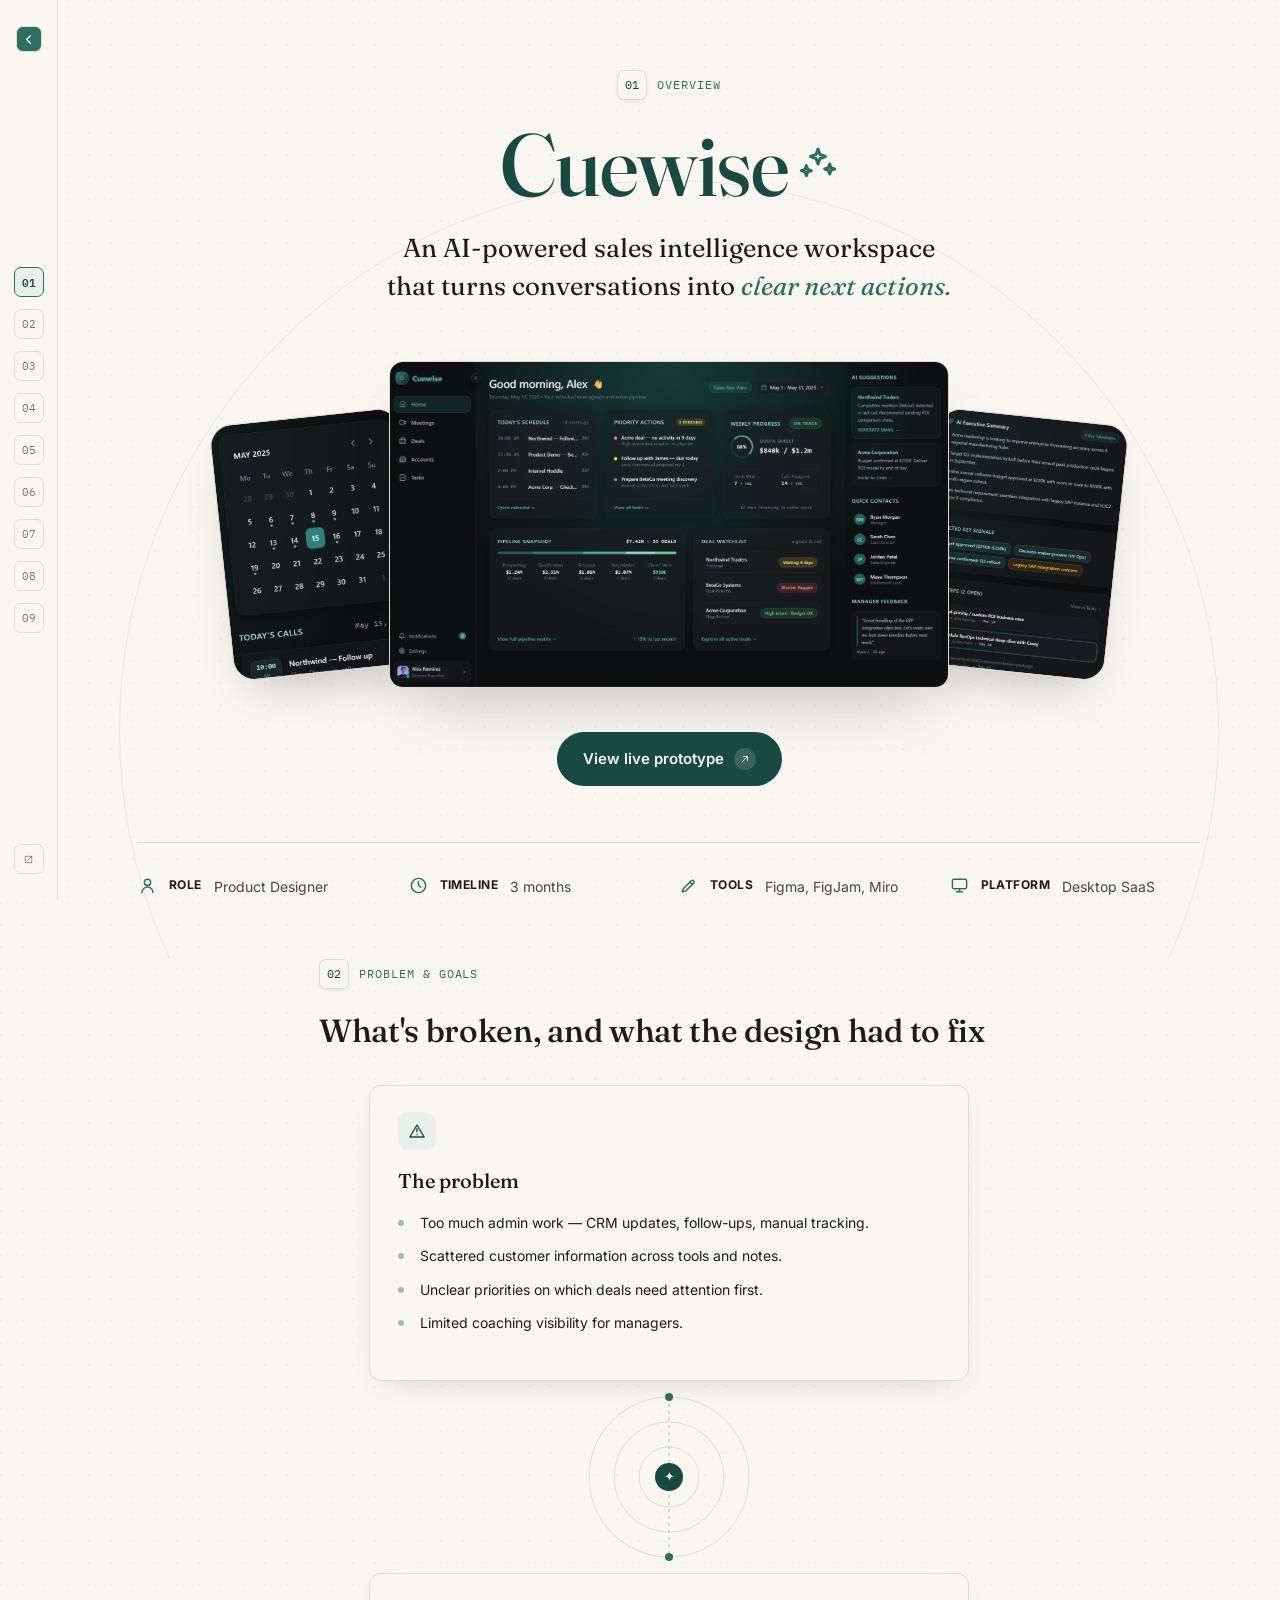
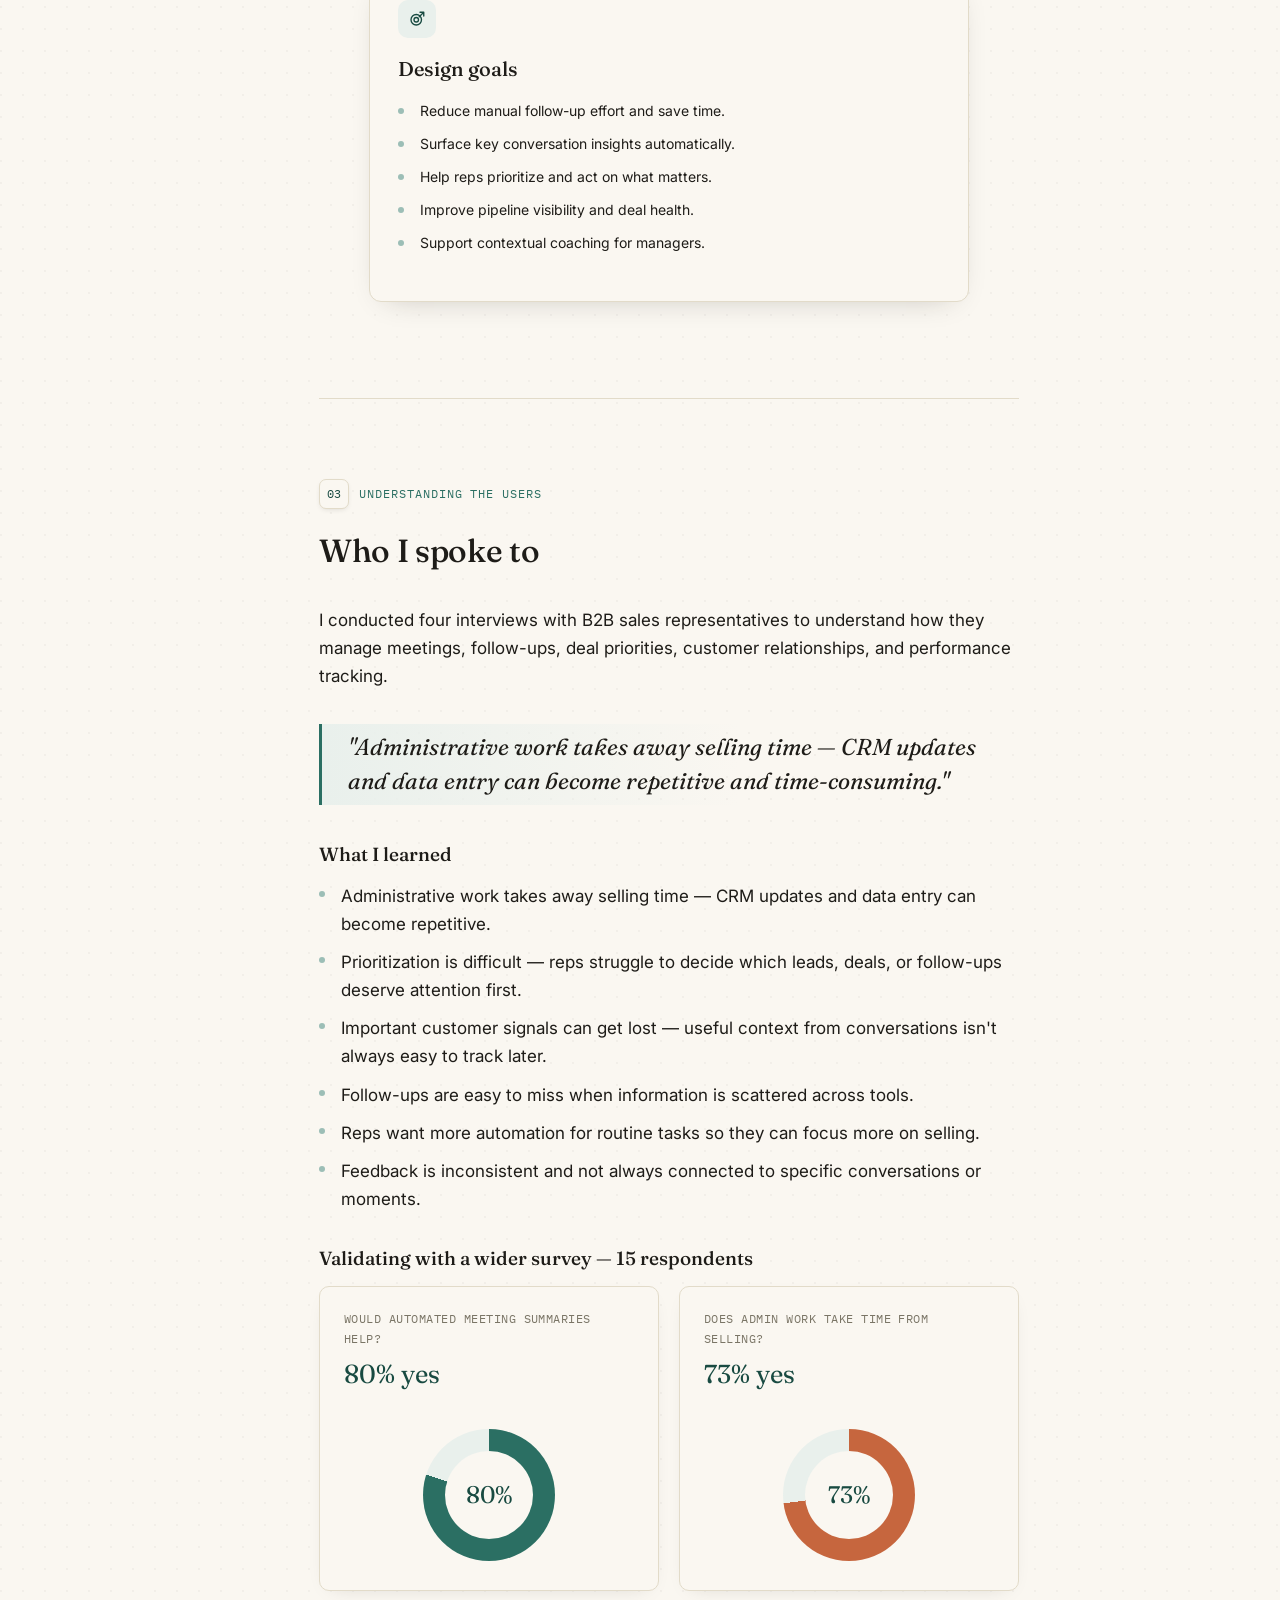
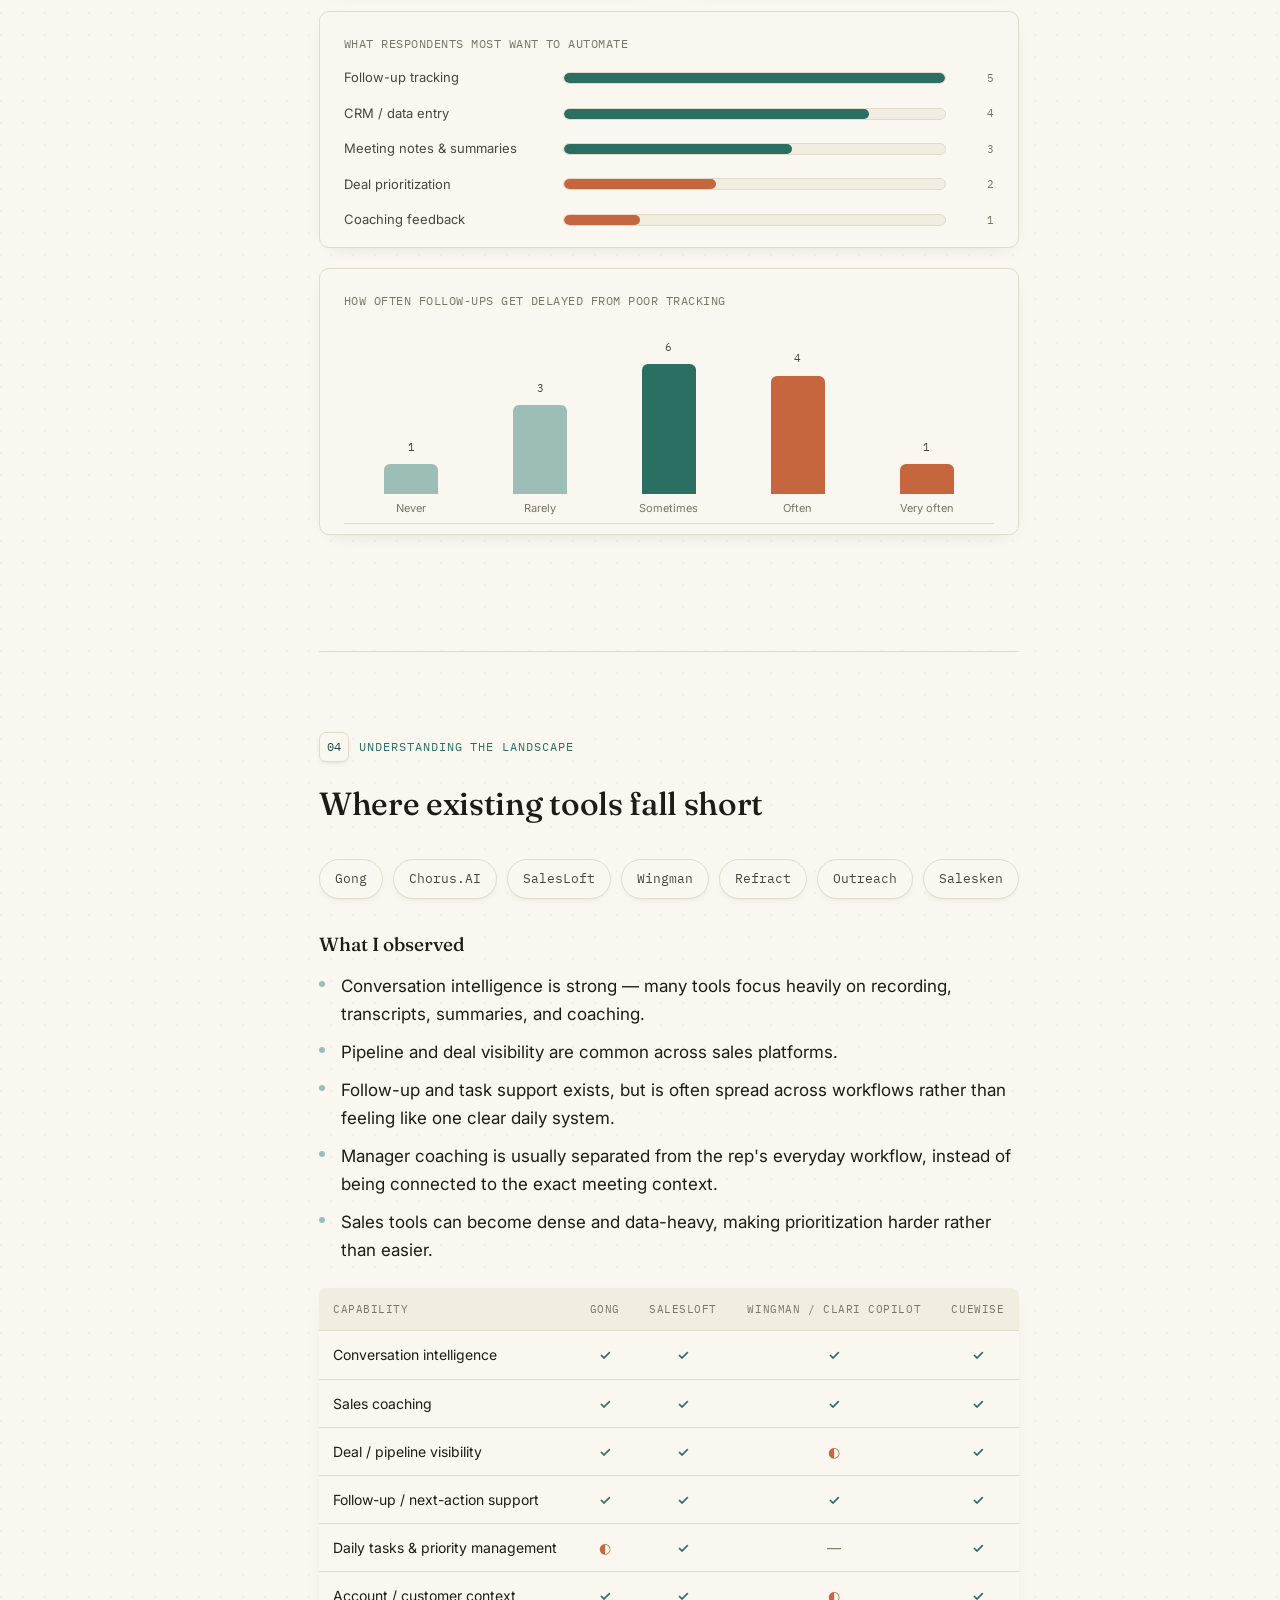
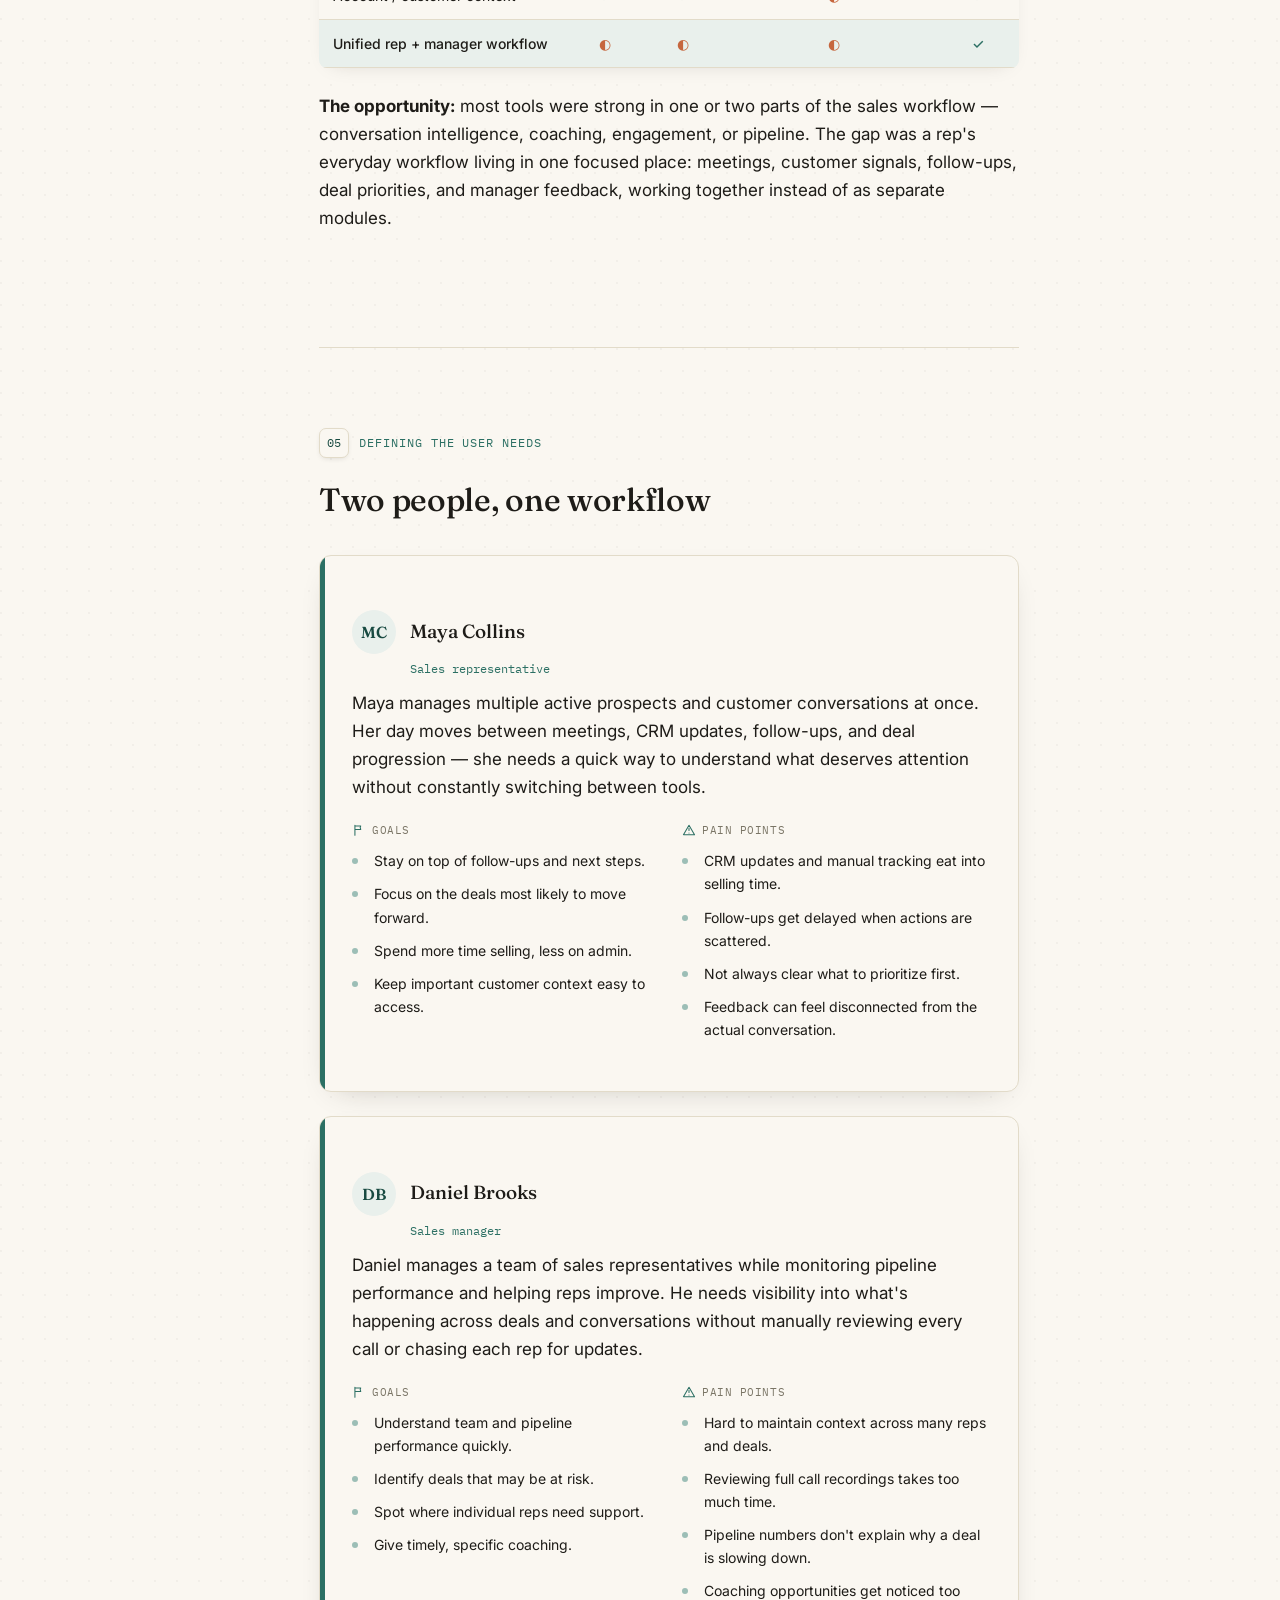
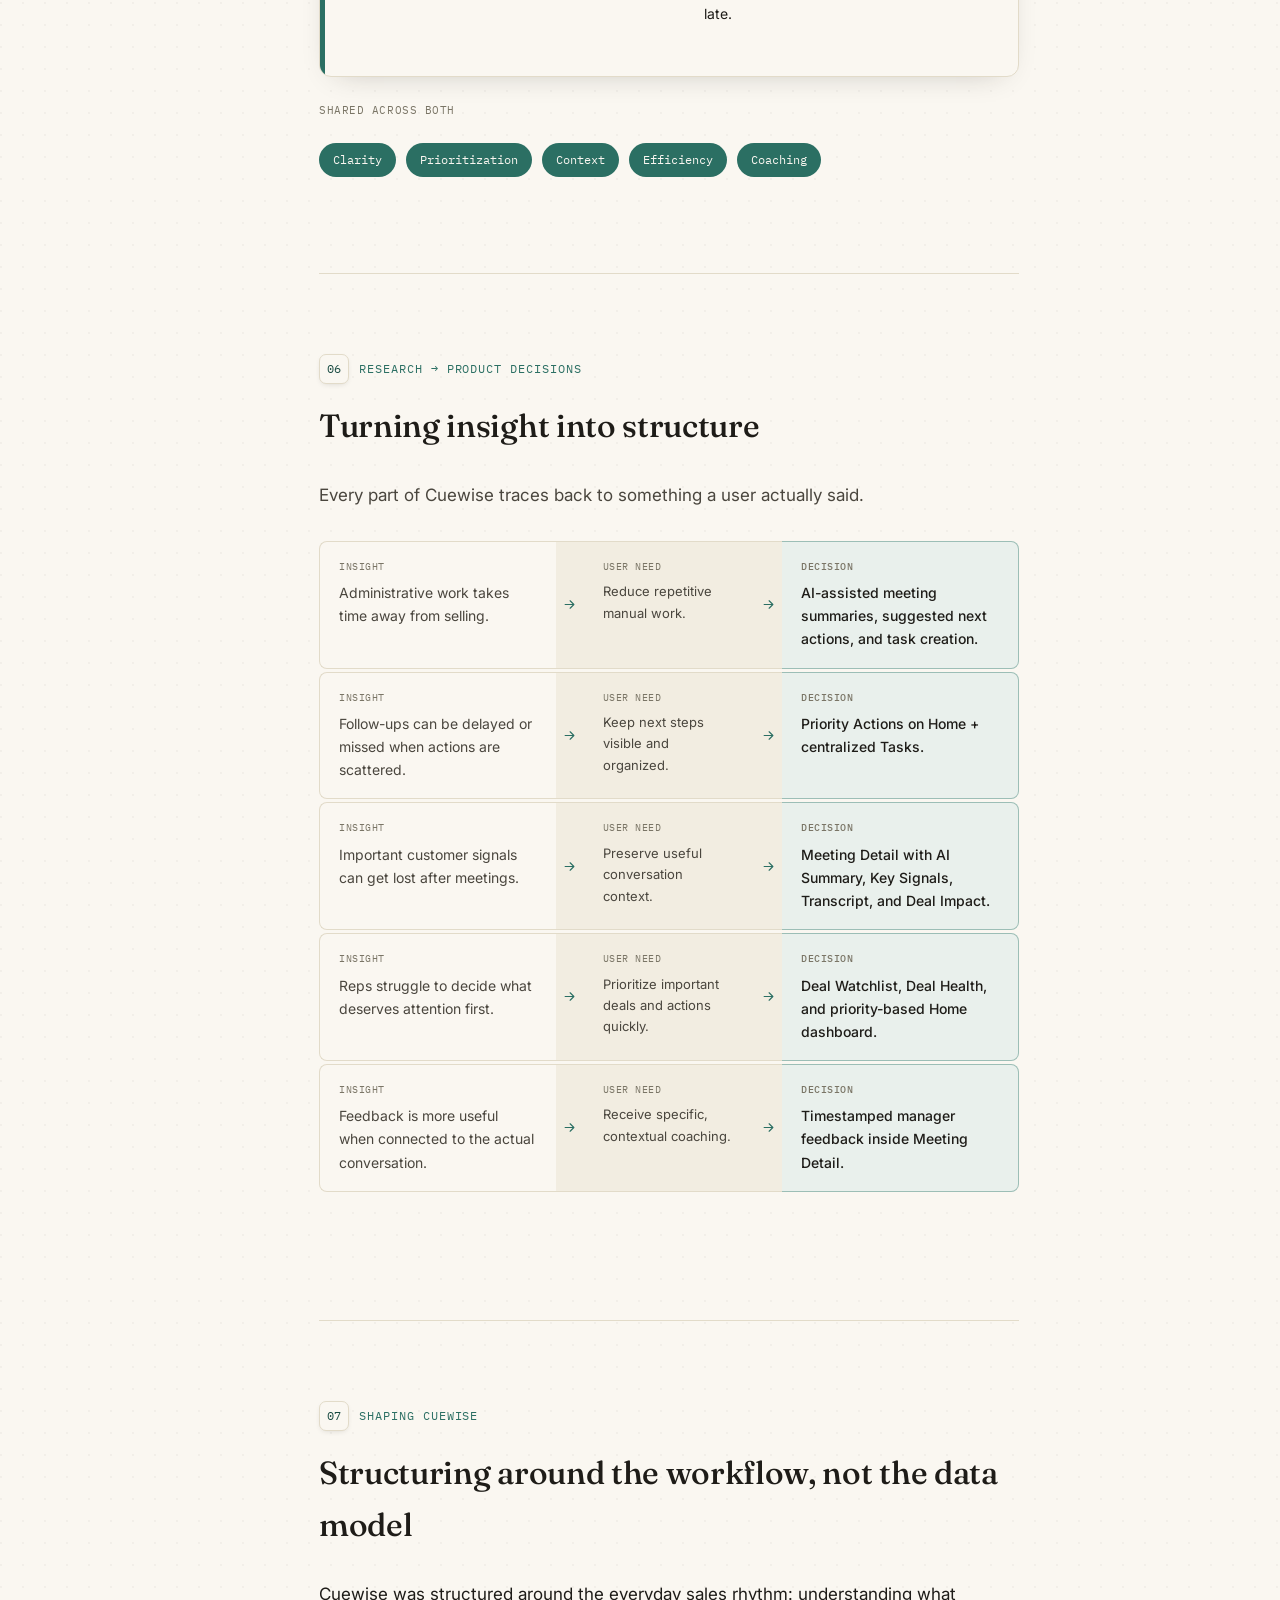
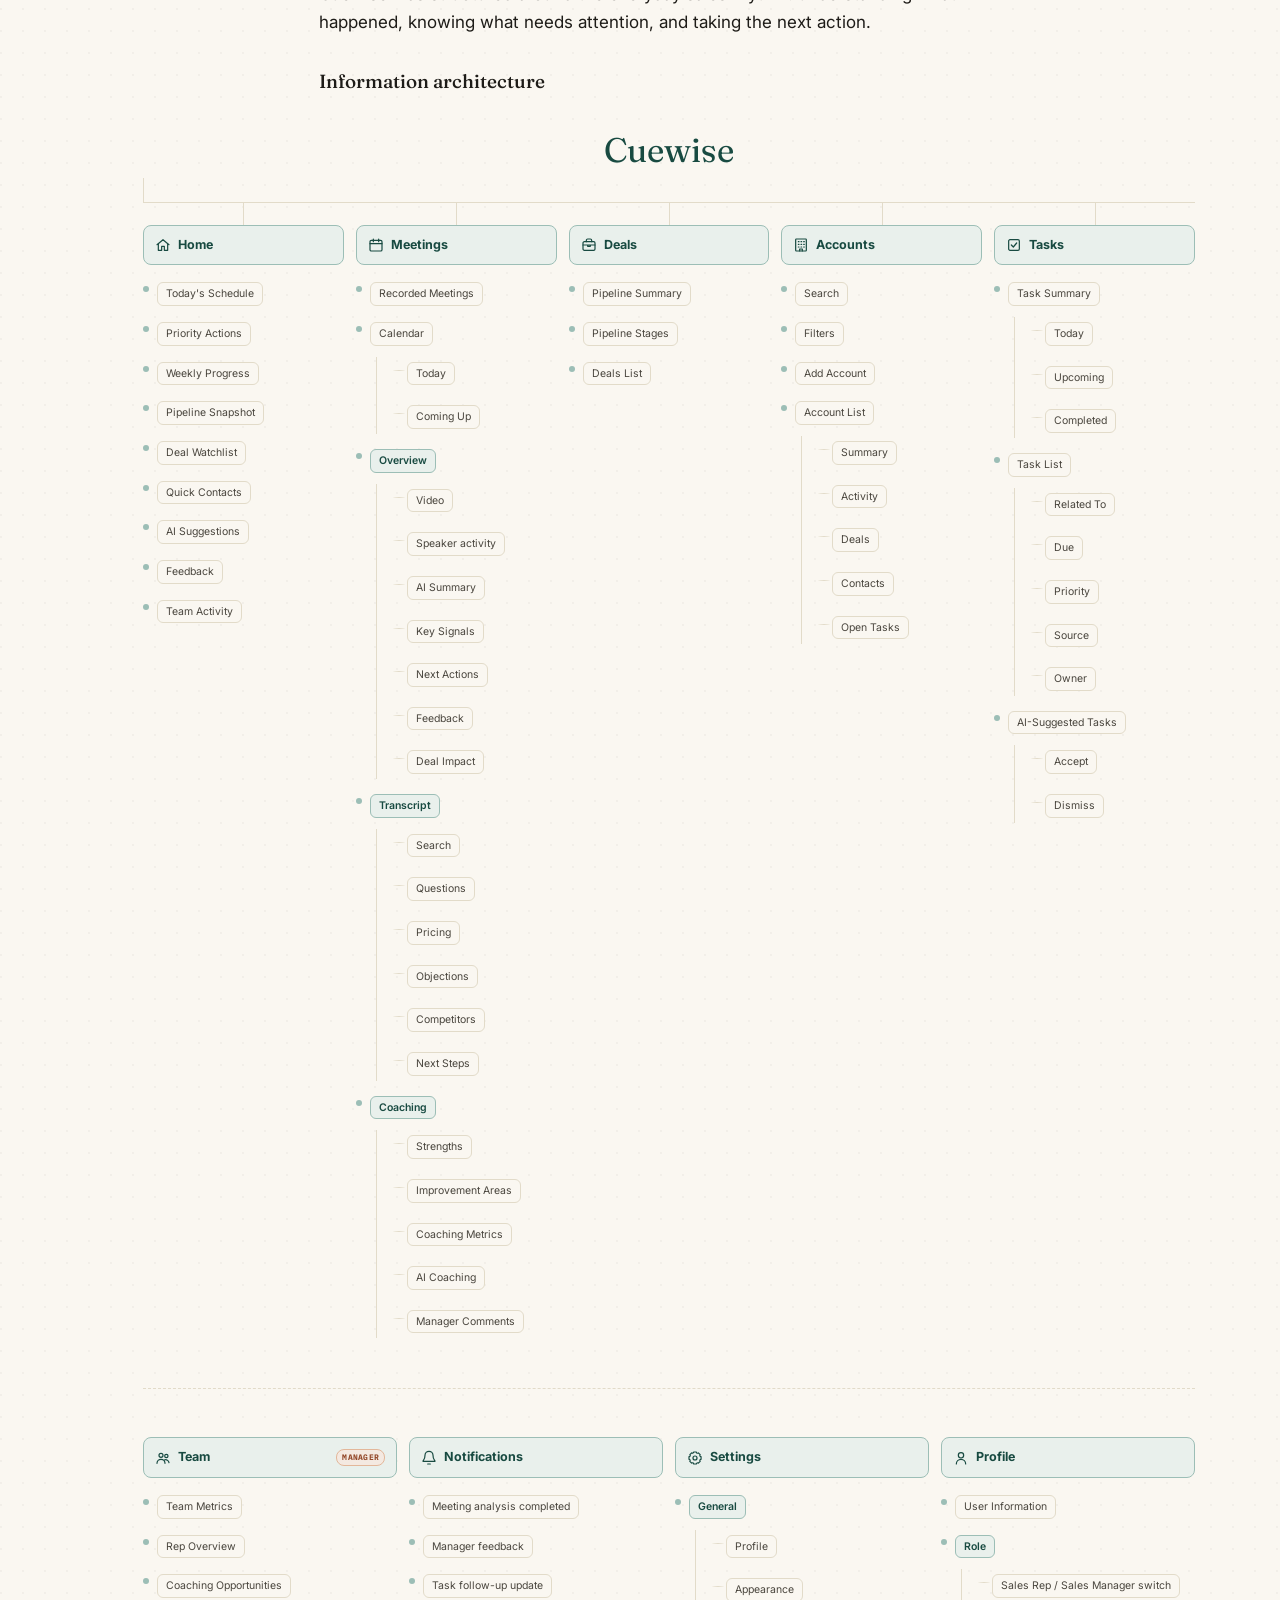
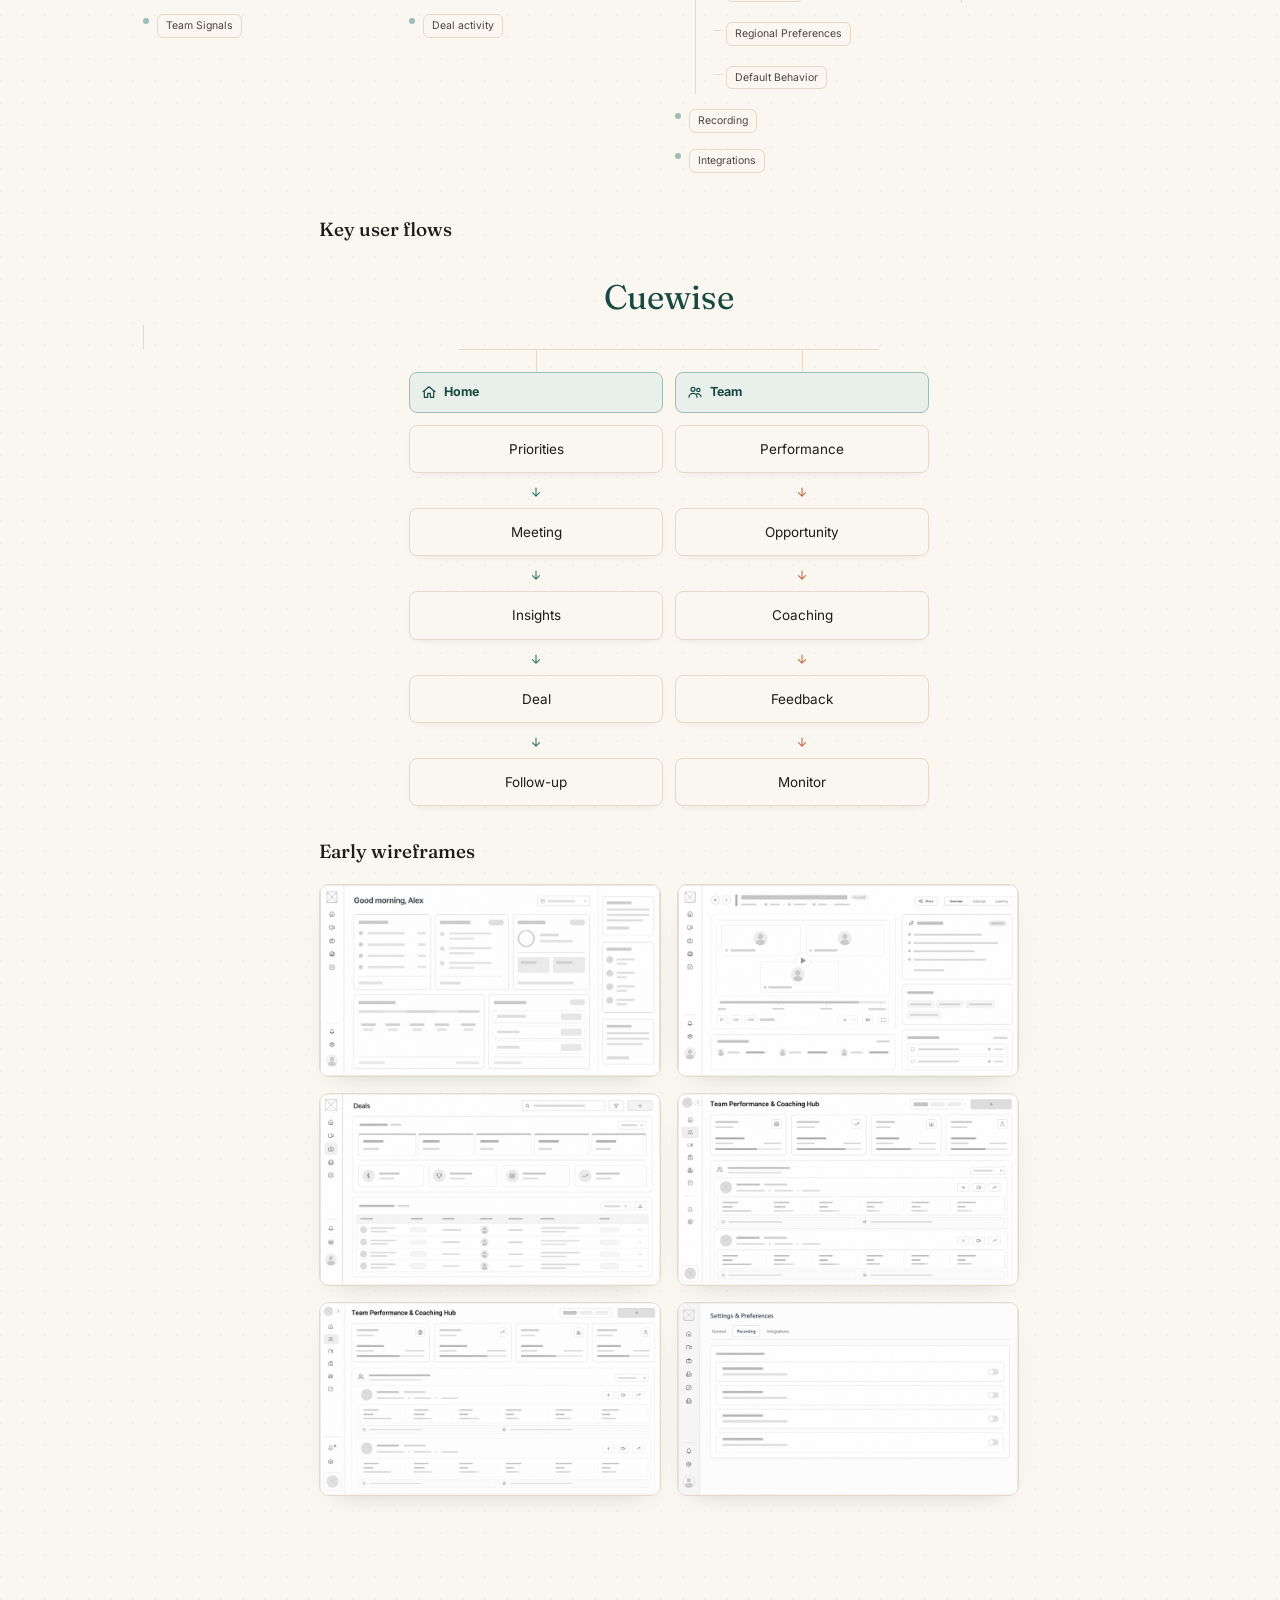
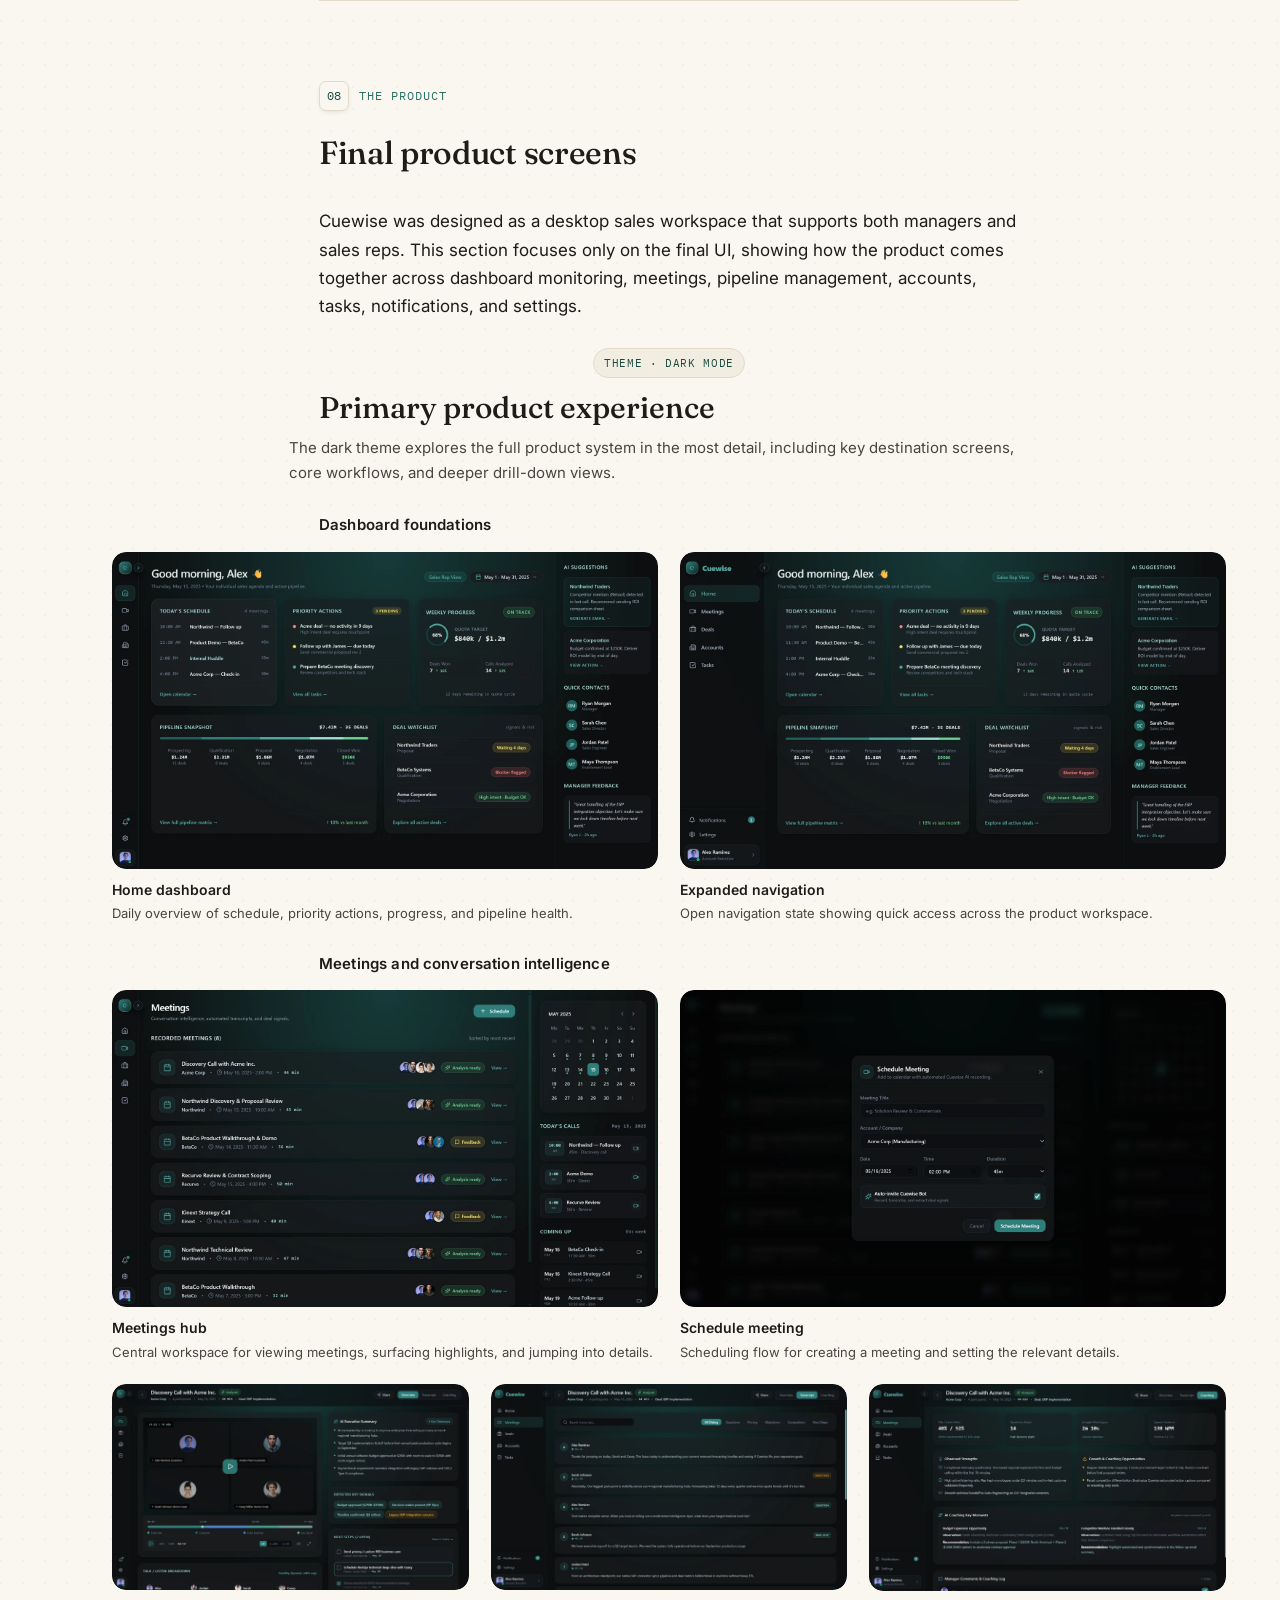
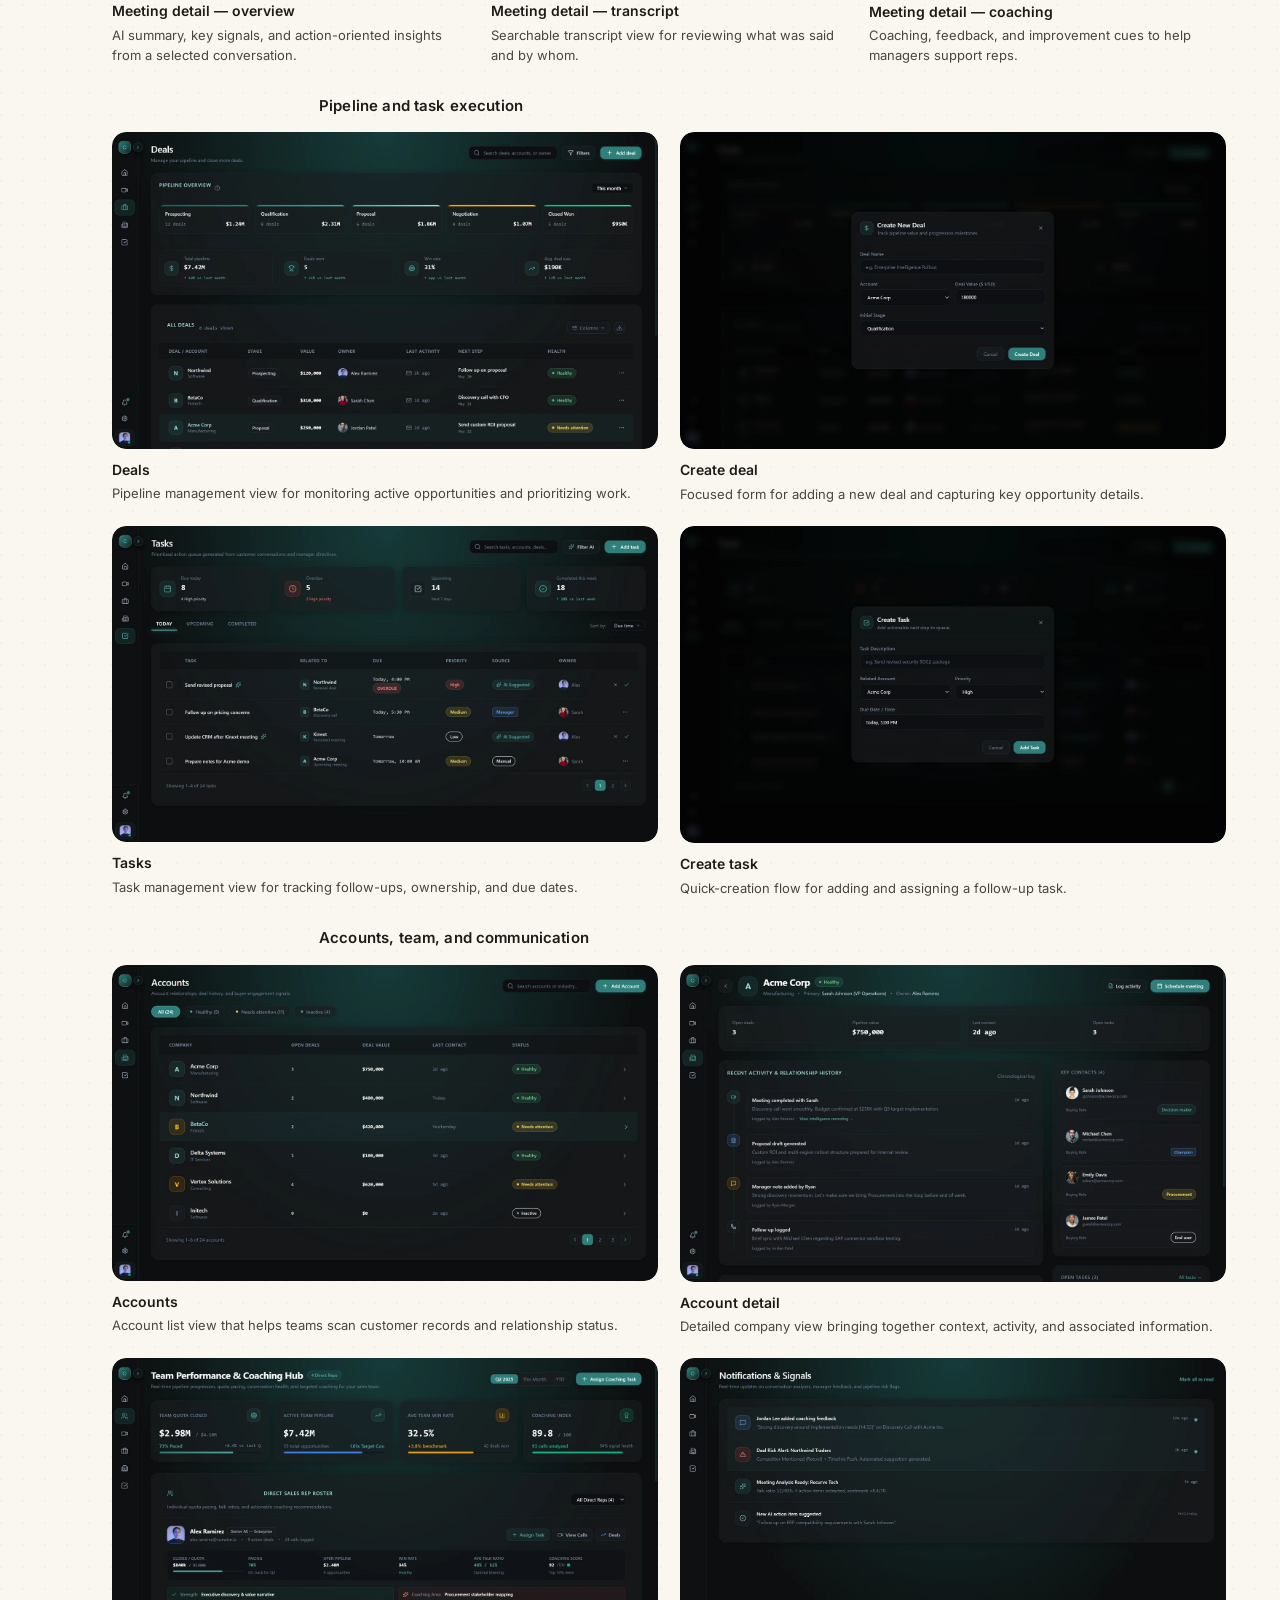
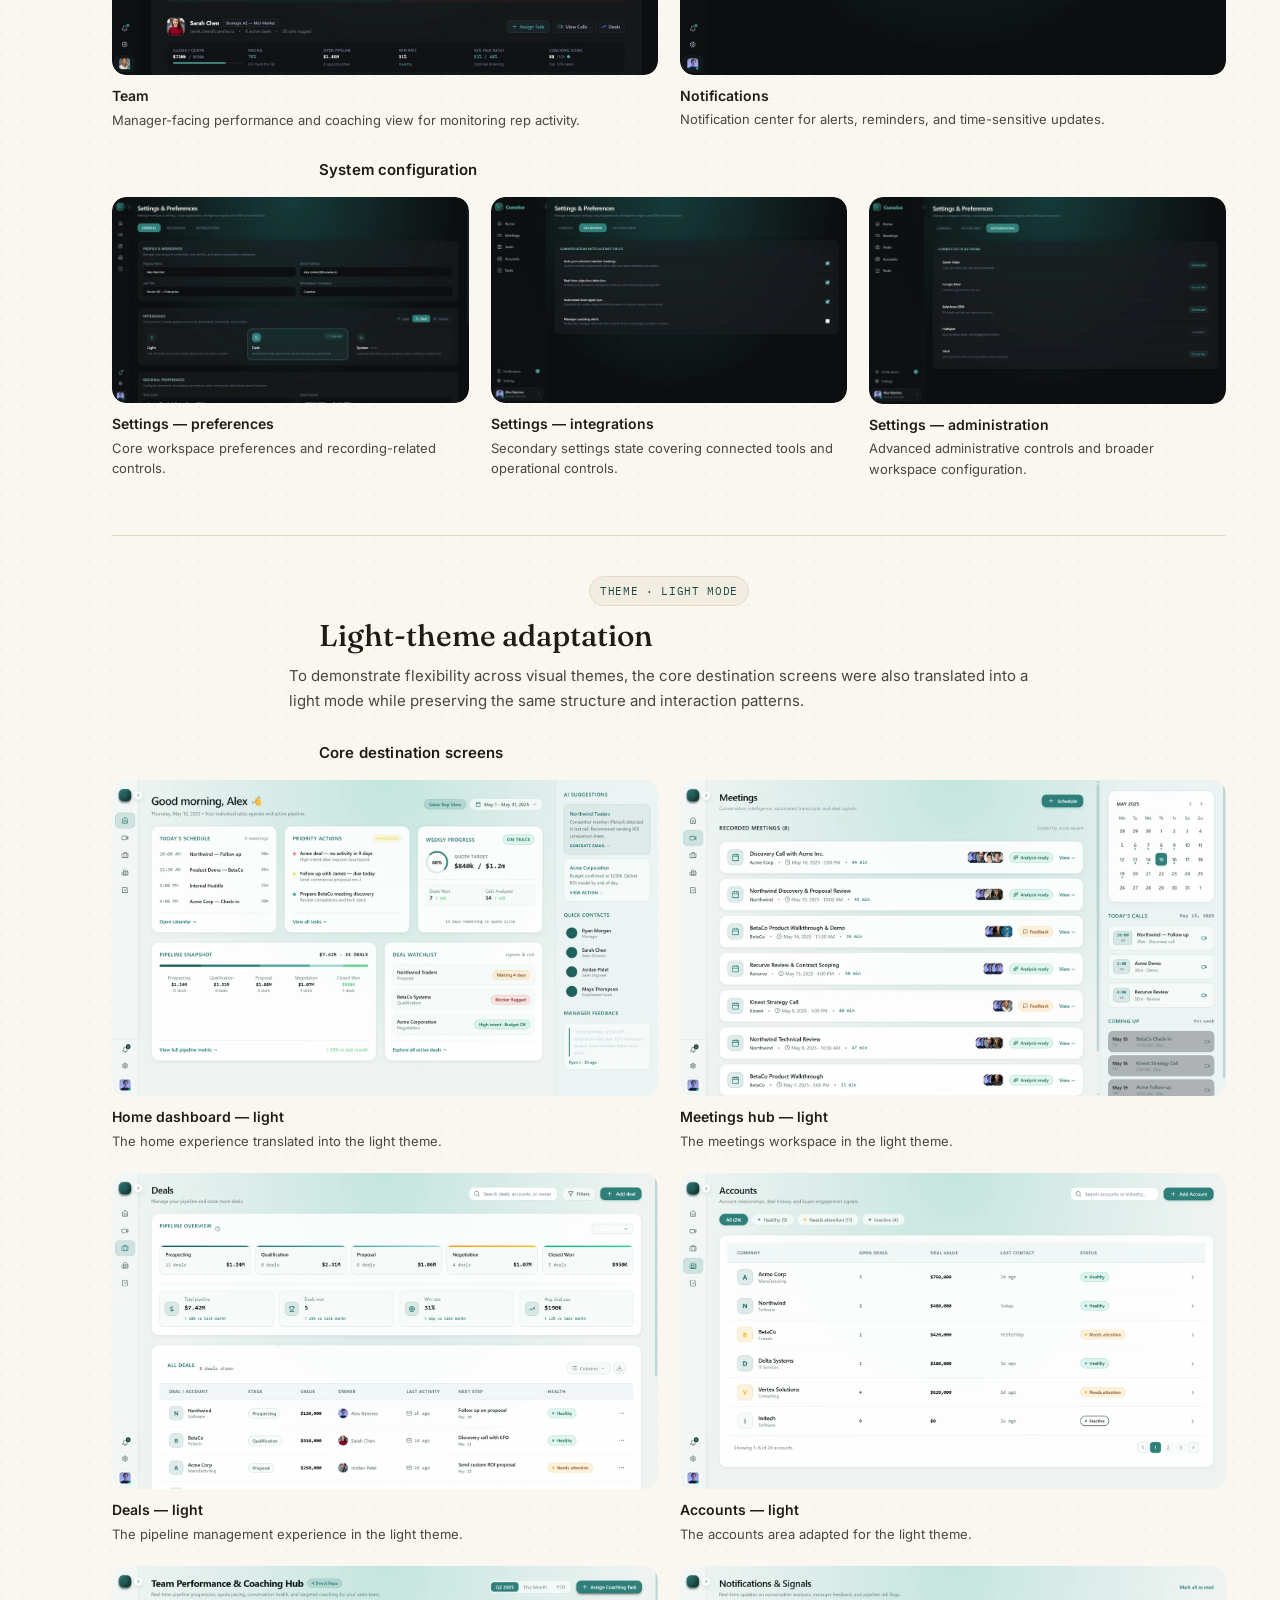
